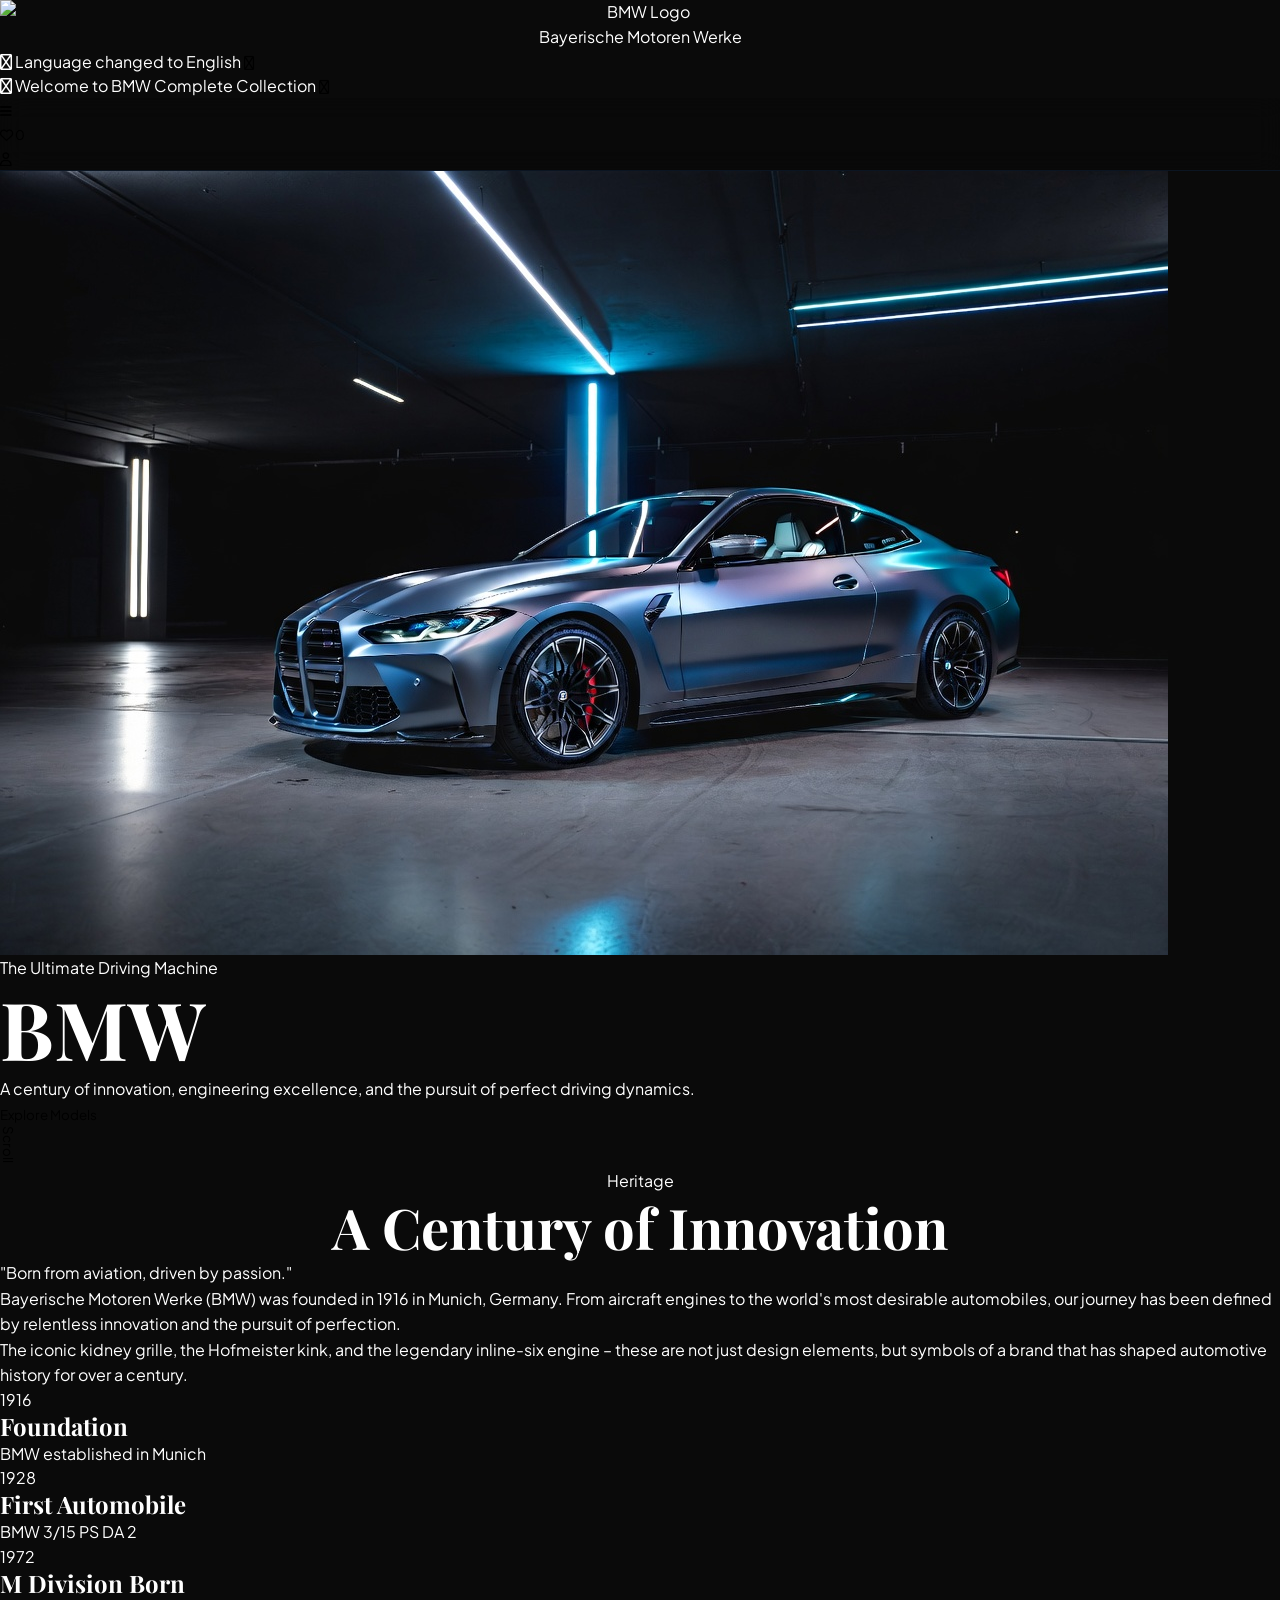
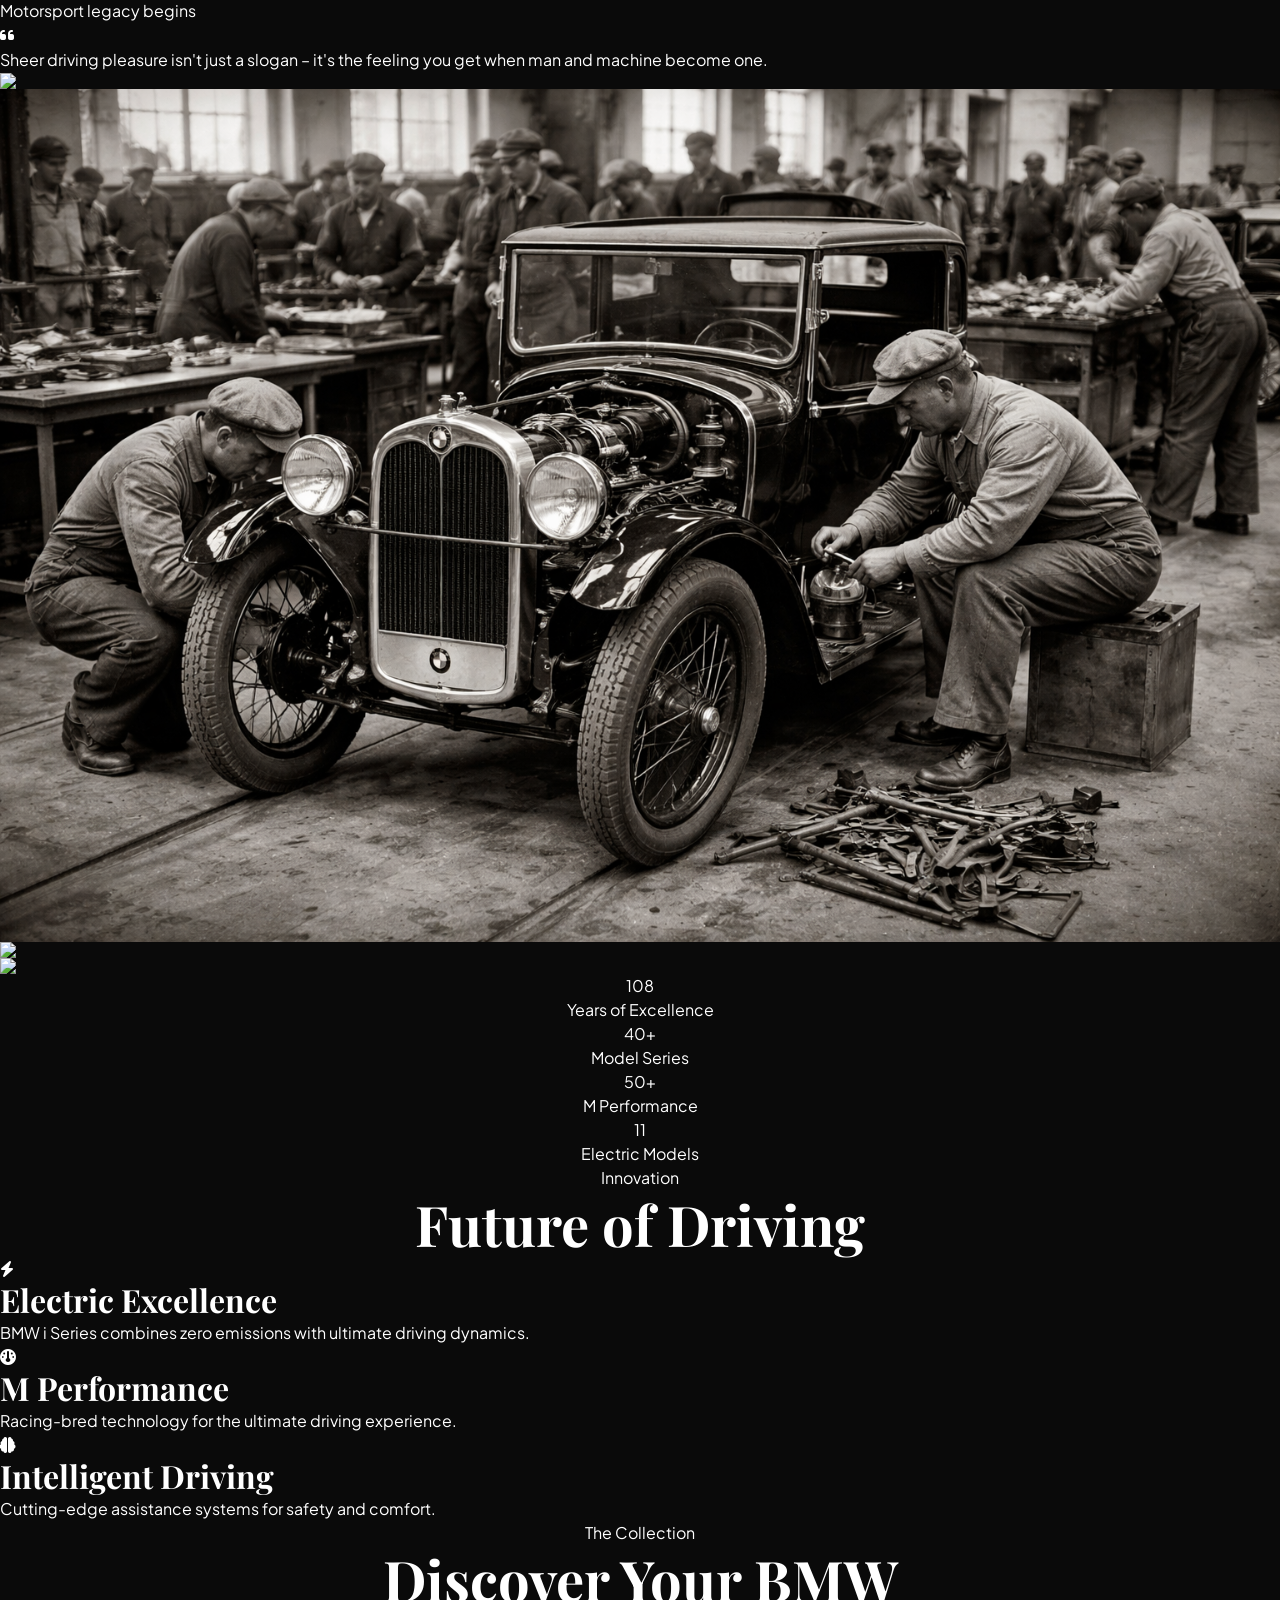
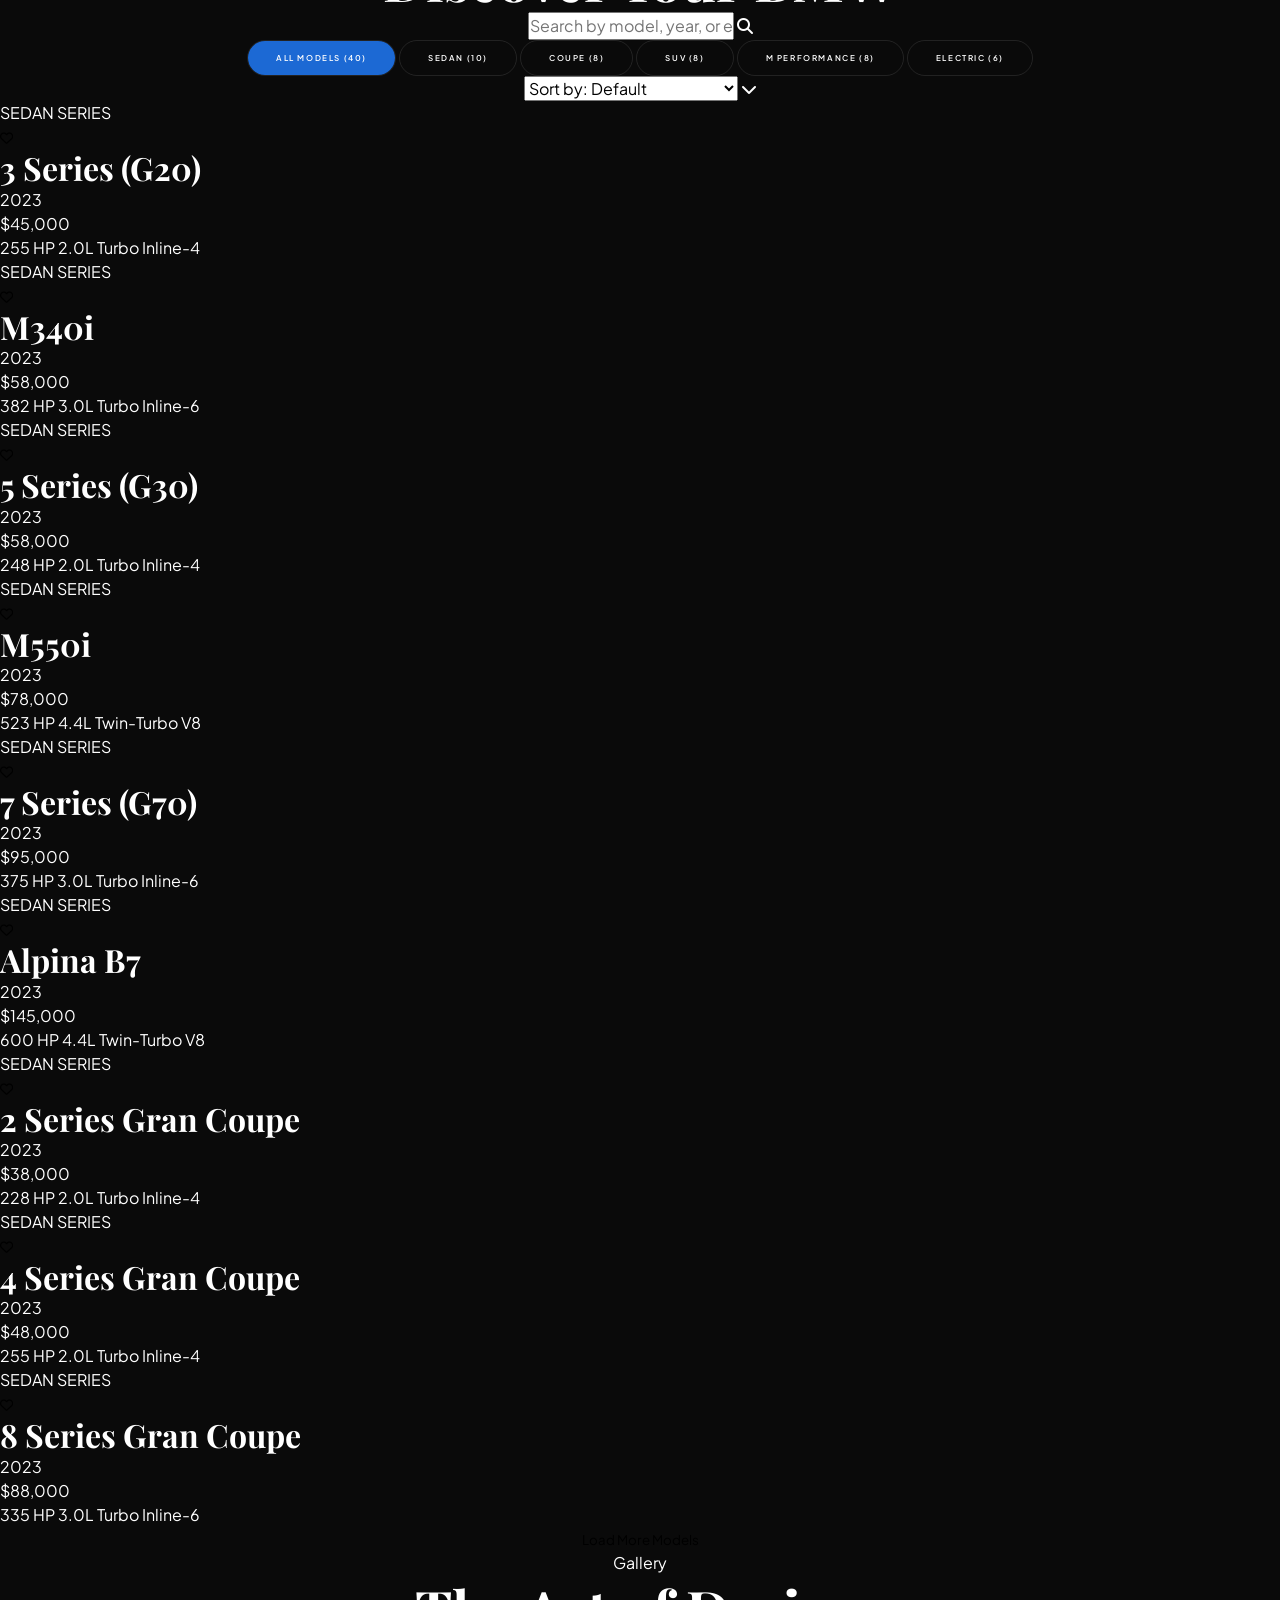
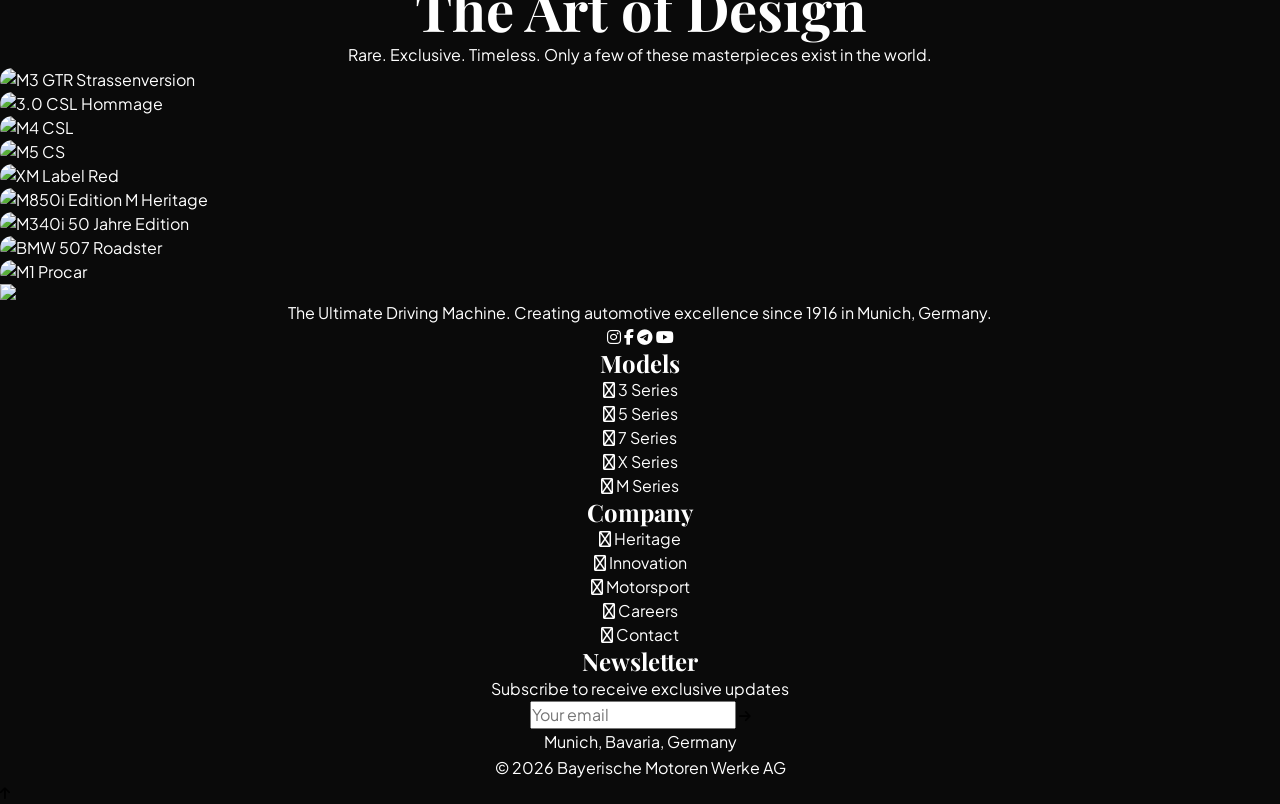
==== Car-Gallery-project1/index.html @ d371d645 "Submodule muammosi to'liq tuzatildi" ====
<!DOCTYPE html>
<html lang="uz">
<head>
    <meta charset="UTF-8">
    <meta name="viewport" content="width=device-width, initial-scale=1.0">
    <title>BMW | The Ultimate Driving Machine</title>
    
    
    <!-- Favicon -->
    <link rel="icon" href="assets/icons/favicon.svg" type="image/svg+xml">
    <link rel="icon" href="assets/icons/favicon-96x96.png" type="image/png" sizes="96x96">
    <link rel="apple-touch-icon" href="assets/icons/apple-touch-icon.png">
    
    <!-- Tailwind CSS -->
    <script src="https://cdn.tailwindcss.com"></script>
    
    <!-- Fonts -->
    <link href="https://fonts.googleapis.com/css2?family=Plus+Jakarta+Sans:wght@200;300;400;500;600;700;800&family=Playfair+Display:ital,wght@0,400;0,500;0,600;0,700;1,400;1,500;1,600;1,700&display=swap" rel="stylesheet">
    
    <!-- Font Awesome -->
    <link rel="stylesheet" href="https://cdnjs.cloudflare.com/ajax/libs/font-awesome/6.4.0/css/all.min.css">
    
    <!-- Swiper -->
    <link rel="stylesheet" href="https://cdn.jsdelivr.net/npm/swiper@11/swiper-bundle.min.css" />
    
    <!-- Custom CSS -->
    <link rel="stylesheet" href="css/variables.css">
    <link rel="stylesheet" href="css/animations.css">
    <link rel="stylesheet" href="css/components.css">
    <link rel="stylesheet" href="css/responsive.css">
    <link rel="stylesheet" href="css/style.css">
</head>
<body class="bg-[#0a0a0a] text-white overflow-x-hidden selection:bg-[#1c69d4]/30 selection:text-white">
    
    <!-- Loading Screen  -->
    <div id="loading-screen" class="fixed inset-0 bg-[#0a0a0a] z-[1000] flex items-center justify-center transition-opacity duration-1000">
        <div class="text-center relative">
            <div class="absolute inset-0 flex items-center justify-center">
                <div class="w-32 h-32 border-2 border-[#1c69d4]/20 rounded-full animate-ping"></div>
                <div class="w-40 h-40 border-2 border-[#1c69d4]/10 rounded-full animate-pulse delay-300"></div>
            </div>
            
            <div class="relative z-10">
                <div class="w-24 h-24 mx-auto mb-8 relative">
                    <div class="absolute inset-0 bg-[#1c69d4] rounded-full opacity-20 animate-pulse"></div>
                    <img src="https://upload.wikimedia.org/wikipedia/commons/thumb/4/44/BMW.svg/3840px-BMW.svg.png" 
                    class="w-full h-full object-contain relative z-10 animate-logo-spin"
                    alt="BMW Logo">
                </div>
            </div>
            
            <div class="relative z-10">
                <div class="flex items-center justify-center gap-2 mb-4">
                    <span class="w-2 h-2 bg-[#1c69d4] rounded-full animate-bounce" style="animation-delay: 0s"></span>
                    <span class="w-2 h-2 bg-[#1c69d4] rounded-full animate-bounce" style="animation-delay: 0.2s"></span>
                    <span class="w-2 h-2 bg-[#1c69d4] rounded-full animate-bounce" style="animation-delay: 0.4s"></span>
                </div>
                <p class="text-[10px] uppercase tracking-[0.5em] text-zinc-500" id="loading-text">Bayerische Motoren Werke</p>
            </div>
        </div>
    </div>
    
    <!-- Subtle bottom line -->
    <div class="absolute -bottom-6 left-1/2 -translate-x-1/2 w-24 h-px bg-gradient-to-r from-transparent via-[#1c69d4]/60 to-transparent"></div>
</div>
</div>

<!-- Progress Bar -->
<div class="fixed top-0 left-0 w-full h-[3px] bg-[#1c69d4]/20 z-[200]">
    <div id="progress-bar" class="h-full bg-[#1c69d4] w-0 transition-all duration-300"></div>
</div>

<!-- Toast Container -->
<div id="toast-container" class="fixed top-24 right-10 z-[600] flex flex-col gap-4"></div>

<!-- Navigation -->
<!-- Navigation -->
<nav class="fixed top-0 inset-x-0 z-[100] px-4 md:px-8 py-4 transition-all duration-700" id="mainNav">
    <div class="max-w-screen-2xl mx-auto flex justify-between items-center">
        
        <!-- Left Menu -->
        <div class="flex items-center gap-4 md:gap-8">
            <button onclick="toggleMobileMenu()" 
            class="w-10 h-10 md:w-12 md:h-12 rounded-full bg-white/5 border border-white/10 flex items-center justify-center
            hover:bg-[#1c69d4] hover:border-[#1c69d4] hover:scale-110 transition-all duration-300
            relative overflow-hidden group lg:hidden">
                <i class="fa-solid fa-bars text-white/70 group-hover:text-white transition-colors text-lg"></i>
                <span class="absolute inset-0 bg-[#1c69d4] transform -translate-x-full group-hover:translate-x-0 transition-transform duration-500"></span>
            </button>
            
            <div class="hidden lg:flex gap-6 xl:gap-8 text-[9px] uppercase tracking-[0.3em] font-semibold text-zinc-400">
                <a href="#collection" class="nav-link hover:text-[#1c69d4] transition relative group">
                    <span class="nav-text" data-en="Models" data-de="Modelle" data-uz="Modellar">Models</span>
                </a>
                <a href="#about" class="nav-link hover:text-[#1c69d4] transition relative group">
                    <span class="nav-text" data-en="Heritage" data-de="Geschichte" data-uz="Tarix">Heritage</span>
                </a>
                <a href="#gallery" class="nav-link hover:text-[#1c69d4] transition relative group">
                    <span class="nav-text" data-en="Gallery" data-de="Galerie" data-uz="Galereya">Gallery</span>
                </a>
                <a href="#technology" class="nav-link hover:text-[#1c69d4] transition relative group">
                    <span class="nav-text" data-en="Technology" data-de="Technologie" data-uz="Texnologiya">Technology</span>
                </a>
            </div>
        </div>
        
        <!-- Center Logo -->
        <div class="lg:absolute lg:left-1/2 lg:-translate-x-1/2">
            <div class="relative group hidden lg:block">
                <div class="absolute -inset-4 bg-[#1c69d4]/20 rounded-full blur-xl opacity-0 group-hover:opacity-100 transition-opacity"></div>
                <img src="https://upload.wikimedia.org/wikipedia/commons/thumb/4/44/BMW.svg/3840px-BMW.svg.png" 
                class="h-10 md:h-12 relative z-10 transition-all duration-500 hover:scale-110"
                alt="BMW Logo">
            </div>
        </div>
        
        <!-- Right Menu - WITHOUT SEARCH ICON -->
        <div class="flex items-center gap-2 md:gap-4">
            
            <!-- Wishlist Button -->
            <button onclick="openWishlist()" class="w-9 h-9 md:w-10 md:h-10 rounded-full bg-white/5 border border-white/10 flex items-center justify-center
            hover:bg-[#1c69d4] hover:border-[#1c69d4] hover:scale-110 transition-all duration-300 relative group">
                <i class="fa-regular fa-heart text-white/70 group-hover:text-white text-sm"></i>
                <span id="wishlist-count" class="absolute -top-1 -right-1 bg-[#1c69d4] text-white text-[8px] w-4 h-4 rounded-full flex items-center justify-center">0</span>
                <span class="absolute right-0 top-12 bg-[#1c69d4] text-white text-[8px] uppercase tracking-widest 
                px-3 py-2 rounded opacity-0 invisible group-hover:opacity-100 group-hover:visible transition-all whitespace-nowrap z-50 wishlist-tooltip" data-en="Wishlist" data-de="Wunschliste" data-uz="Sevimlilar">
                Wishlist
            </span>
            </button>

            <!-- Auth Button -->
            <div id="authStatus">
                <button onclick="openAuth()" 
                class="w-9 h-9 md:w-10 md:h-10 rounded-full bg-white/5 border border-white/10 flex items-center justify-center
                hover:bg-[#1c69d4] hover:border-[#1c69d4] hover:scale-110 transition-all duration-300 relative group">
                    <i class="fa-regular fa-user text-white/70 group-hover:text-white text-sm"></i>
                    <span class="absolute right-0 top-12 bg-[#1c69d4] text-white text-[8px] uppercase tracking-widest 
                    px-3 py-2 rounded opacity-0 invisible group-hover:opacity-100 group-hover:visible transition-all whitespace-nowrap z-50 auth-tooltip" data-en="Sign In" data-de="Anmelden" data-uz="Kirish">
                    Sign In
                </span>
                </button>
            </div>

            <!-- Language Selector -->
            <div class="hidden lg:block relative group">
                <button class="w-9 h-9 md:w-10 md:h-10 rounded-full bg-white/5 border border-white/10 flex items-center justify-center
                hover:bg-[#1c69d4] hover:border-[#1c69d4] hover:scale-110 transition-all duration-300">
                    <span id="current-language" class="text-[10px] font-bold text-white/70 group-hover:text-white">EN</span>
                </button>
                <div class="absolute right-0 top-12 w-24 bg-zinc-900 border border-white/10 rounded-lg opacity-0 invisible group-hover:opacity-100 group-hover:visible transition-all z-50">
                    <button onclick="changeLanguage('en')" class="w-full text-left px-4 py-2 text-[9px] uppercase hover:bg-[#1c69d4] hover:text-white transition rounded-t-lg">English</button>
                    <button onclick="changeLanguage('de')" class="w-full text-left px-4 py-2 text-[9px] uppercase hover:bg-[#1c69d4] hover:text-white transition">Deutsch</button>
                    <button onclick="changeLanguage('uz')" class="w-full text-left px-4 py-2 text-[9px] uppercase hover:bg-[#1c69d4] hover:text-white transition rounded-b-lg">O'zbek</button>
                </div>
            </div>
        </div>
    </div>

    <!-- Mobile Menu -->
    <div id="mobileMenu" class="fixed inset-0 bg-black/95 backdrop-blur-xl z-[150] hidden lg:hidden">
        <div class="flex flex-col h-full p-8">
            <div class="flex justify-end">
                <button onclick="toggleMobileMenu()" 
                class="w-12 h-12 rounded-full bg-white/5 border border-white/10 flex items-center justify-center
                hover:bg-[#1c69d4] hover:border-[#1c69d4] hover:rotate-90 transition-all duration-300">
                    <i class="fa-solid fa-xmark text-2xl"></i>
                </button>
            </div>
            <div class="flex flex-col items-center justify-center gap-8 flex-1">
                <a href="#" class="text-3xl font-light hover:text-[#1c69d4] transition hover:scale-110 mobile-nav-link" onclick="toggleMobileMenu()">Home</a>
                <a href="#collection" class="text-3xl font-light hover:text-[#1c69d4] transition hover:scale-110 mobile-nav-link" onclick="toggleMobileMenu()">Models</a>
                <a href="#about" class="text-3xl font-light hover:text-[#1c69d4] transition hover:scale-110 mobile-nav-link" onclick="toggleMobileMenu()">Heritage</a>
                <a href="#gallery" class="text-3xl font-light hover:text-[#1c69d4] transition hover:scale-110 mobile-nav-link" onclick="toggleMobileMenu()">Gallery</a>
                <a href="#technology" class="text-3xl font-light hover:text-[#1c69d4] transition hover:scale-110 mobile-nav-link" onclick="toggleMobileMenu()">Technology</a>
                
                <div class="flex gap-3 mt-8">
                    <button onclick="changeLanguage('en')" class="px-4 py-2 text-xs uppercase border border-white/10 rounded-full hover:bg-[#1c69d4] hover:border-[#1c69d4] transition">EN</button>
                    <button onclick="changeLanguage('de')" class="px-4 py-2 text-xs uppercase border border-white/10 rounded-full hover:bg-[#1c69d4] hover:border-[#1c69d4] transition">DE</button>
                    <button onclick="changeLanguage('uz')" class="px-4 py-2 text-xs uppercase border border-white/10 rounded-full hover:bg-[#1c69d4] hover:border-[#1c69d4] transition">UZ</button>
                </div>
            </div>
        </div>
    </div>
</nav>

<!-- Mobile Menu -->
<div id="mobileMenu" class="fixed inset-0 bg-black/95 backdrop-blur-xl z-[150] hidden lg:hidden">
    <div class="flex flex-col h-full p-8">
        <div class="flex justify-end">
            <button onclick="toggleMobileMenu()" 
            class="w-12 h-12 rounded-full bg-white/5 border border-white/10 flex items-center justify-center
            hover:bg-[#1c69d4] hover:border-[#1c69d4] hover:rotate-90 transition-all duration-300">
            <i class="fa-solid fa-xmark text-2xl"></i>
        </button>
    </div>
    <div class="flex flex-col items-center justify-center gap-8 flex-1">
        <a href="#" class="text-3xl font-light hover:text-[#1c69d4] transition hover:scale-110 mobile-nav-link" onclick="toggleMobileMenu()" data-en="Home" data-de="Start" data-uz="Bosh sahifa">Home</a>
        <a href="#collection" class="text-3xl font-light hover:text-[#1c69d4] transition hover:scale-110 mobile-nav-link" onclick="toggleMobileMenu()" data-en="Models" data-de="Modelle" data-uz="Modellar">Models</a>
        <a href="#about" class="text-3xl font-light hover:text-[#1c69d4] transition hover:scale-110 mobile-nav-link" onclick="toggleMobileMenu()" data-en="Heritage" data-de="Geschichte" data-uz="Tarix">Heritage</a>
        <a href="#gallery" class="text-3xl font-light hover:text-[#1c69d4] transition hover:scale-110 mobile-nav-link" onclick="toggleMobileMenu()" data-en="Gallery" data-de="Galerie" data-uz="Galereya">Gallery</a>
        <a href="#technology" class="text-3xl font-light hover:text-[#1c69d4] transition hover:scale-110 mobile-nav-link" onclick="toggleMobileMenu()" data-en="Technology" data-de="Technologie" data-uz="Texnologiya">Technology</a>
        
        <div class="flex gap-3 mt-8">
            <button onclick="changeLanguage('en')" class="px-4 py-2 text-xs uppercase border border-white/10 rounded-full hover:bg-[#1c69d4] hover:border-[#1c69d4] transition">EN</button>
            <button onclick="changeLanguage('de')" class="px-4 py-2 text-xs uppercase border border-white/10 rounded-full hover:bg-[#1c69d4] hover:border-[#1c69d4] transition">DE</button>
            <button onclick="changeLanguage('uz')" class="px-4 py-2 text-xs uppercase border border-white/10 rounded-full hover:bg-[#1c69d4] hover:border-[#1c69d4] transition">UZ</button>
        </div>
    </div>
</div>
</div>
</nav>

<!-- Hero Section -->
<section class="relative h-screen w-full overflow-hidden">
    <div class="absolute inset-0 parallax-layer" data-speed="0.5">
        <div class="absolute inset-0 bg-gradient-to-r from-black via-transparent to-black"></div>
        <div class="absolute inset-0 bg-gradient-to-t from-black via-transparent to-transparent"></div>
        <img src="./assets/images/cars/3h4MO.jpg"
        class="w-full h-full object-cover animate-ken-burns"
        alt="BMW Hero">
    </div>
    
    <div class="absolute inset-0 pointer-events-none">
        <div class="floating-element w-64 h-64 border border-[#1c69d4]/10 rounded-full absolute top-20 left-10"></div>
        <div class="floating-element w-96 h-96 border border-[#1c69d4]/5 rounded-full absolute bottom-20 right-10"></div>
        <div class="floating-element w-32 h-32 bg-[#1c69d4]/5 rounded-full absolute top-40 right-40 blur-3xl"></div>
    </div>
    
    <div class="absolute inset-0 flex items-center">
        <div class="max-w-screen-2xl mx-auto px-6 w-full">
            <div class="max-w-3xl">
                <div class="overflow-hidden">
                    <p class="text-[10px] uppercase tracking-[0.8em] text-[#1c69d4] font-bold mb-6 animate-slide-up" id="hero-subtitle" data-en="The Ultimate Driving Machine" data-de="Freude am Fahren" data-uz="Eng Zo'l Haydash Tajribasi">
                        The Ultimate Driving Machine
                    </p>
                </div>
                <div class="overflow-hidden">
                    <h1 class="text-7xl md:text-9xl font-bold mb-6 animate-slide-up delay-200" style="font-family: 'Playfair Display', serif;">
                        BMW
                    </h1>
                </div>
                <div class="overflow-hidden">
                    <p class="text-xl md:text-2xl text-zinc-400 mb-12 max-w-2xl animate-slide-up delay-400 leading-relaxed" id="hero-description" data-en="A century of innovation, engineering excellence, and the pursuit of perfect driving dynamics." data-de="Ein Jahrhundert Innovation, technische Exzellenz und das Streben nach perfekter Fahrdynamik." data-uz="Bir asrlik innovatsiya, muhandislik mukammalligi va mukammal haydash dinamikasiga intilish.">
                        A century of innovation, engineering excellence, and the pursuit of perfect driving dynamics.
                    </p>
                </div>
                
                <div class="flex flex-wrap gap-6 animate-slide-up delay-600">
                    <button onclick="scrollToCollection()" 
                    class="group relative px-8 md:px-10 py-3 md:py-4 overflow-hidden rounded-full border-2 border-[#1c69d4] hover:scale-105 transition-transform duration-300">
                    <span class="relative z-10 text-[9px] md:text-[10px] uppercase tracking-[0.3em] font-bold group-hover:text-white transition-colors explore-btn" data-en="Explore Models" data-de="Modelle Entdecken" data-uz="Modellarni Ko'rish">
                        Explore Models
                    </span>
                    <span class="absolute inset-0 bg-[#1c69d4] transform -translate-x-full group-hover:translate-x-0 transition-transform duration-500"></span>
                </button>
            </div>
        </div>
    </div>
</div>

<div class="absolute bottom-10 left-1/2 -translate-x-1/2">
    <button onclick="scrollToCollection()" class="scroll-indicator group flex flex-col items-center gap-2 hover:scale-110 transition-transform duration-300">
        <span class="text-[8px] uppercase tracking-[0.5em] text-zinc-500 group-hover:text-[#1c69d4] transition-colors scroll-text" data-en="Scroll" data-de="Scrollen" data-uz="Pastga">Scroll</span>
        <div class="w-[2px] h-16 bg-gradient-to-b from-[#1c69d4] to-transparent group-hover:scale-y-110 transition-transform"></div>
    </button>
</div>
</section>

<!-- About Section -->
<section id="about" class="py-16 md:py-32 relative overflow-hidden">
    <div class="absolute inset-0 opacity-5">
        <div class="absolute inset-0" style="background-image: radial-gradient(circle at 2px 2px, #1c69d4 1px, transparent 0); background-size: 40px 40px;"></div>
    </div>
    
    <div class="max-w-screen-2xl mx-auto px-6">
        <div class="text-center mb-12 md:mb-20">
            <span class="text-[8px] uppercase tracking-[0.8em] text-[#1c69d4] font-bold mb-4 block heritage-text" data-en="Heritage" data-de="Geschichte" data-uz="Tarix">Heritage</span>
            <h2 class="text-4xl md:text-7xl font-bold mb-6 about-title" style="font-family: 'Playfair Display', serif;" data-en="A Century of Innovation" data-de="Ein Jahrhundert Innovation" data-uz="Bir Asrlik Innovatsiya">
                A Century of Innovation
            </h2>
            <div class="w-20 md:w-24 h-[2px] bg-[#1c69d4] mx-auto"></div>
        </div>
        
        <div class="grid grid-cols-1 lg:grid-cols-2 gap-12 md:gap-20 items-center">
            <div class="space-y-6 md:space-y-8 reveal">
                <div class="space-y-4 md:space-y-6 text-zinc-400 leading-relaxed">
                    <p class="text-xl md:text-2xl text-white/90 font-light italic about-quote" data-en='"Born from aviation, driven by passion."' data-de='"Aus der Luftfahrt geboren, von Leidenschaft getrieben."' data-uz='"Aviatsiyadan tugʻilgan, ishtiyoq bilan boshqarilgan."'>
                        "Born from aviation, driven by passion."
                    </p>
                    
                    <p class="text-base md:text-lg about-text-1" data-en="Bayerische Motoren Werke (BMW) was founded in 1916 in Munich, Germany. From aircraft engines to the world's most desirable automobiles, our journey has been defined by relentless innovation and the pursuit of perfection." data-de="Bayerische Motoren Werke (BMW) wurde 1916 in München gegründet. Von Flugzeugmotoren bis zu den begehrtesten Automobilen der Welt – unser Weg war geprägt von unermüdlicher Innovation und dem Streben nach Perfektion." data-uz="Bayerische Motoren Werke (BMW) 1916 yilda Germaniyaning Myunxen shahrida tashkil etilgan. Samolyot dvigatellaridan tortib dunyodagi eng istalgan avtomobillargacha, bizning sayohatimiz tinimsiz innovatsiyalar va mukammallikka intilish bilan belgilandi.">
                        <span class="text-white font-semibold">Bayerische Motoren Werke (BMW) was founded in 1916 in Munich, Germany. From aircraft engines to the world's most desirable automobiles, our journey has been defined by relentless innovation and the pursuit of perfection.</span>
                    </p>
                    
                    <p class="text-sm md:text-base about-text-2" data-en="The iconic kidney grille, the Hofmeister kink, and the legendary inline-six engine – these are not just design elements, but symbols of a brand that has shaped automotive history for over a century." data-de="Der markante Nierengrill, der Hofmeister-Knick und der legendäre Reihensechszylinder – das sind nicht nur Designelemente, sondern Symbole einer Marke, die seit über einem Jahrhundert die Automobilgeschichte prägt." data-uz="Mashhur buyrak panjarasi, Hofmeister burmasi va afsonaviy olti silindrli dvigatel - bu nafaqat dizayn elementlari, balki bir asrdan ortiq avtomobil tarixini shakllantirgan brendning ramzlaridir.">
                        The iconic kidney grille, the Hofmeister kink, and the legendary inline-six engine – these are not just design elements, but symbols of a brand that has shaped automotive history for over a century.
                    </p>
                </div>
                
                <div class="space-y-4 md:space-y-6 pt-6 md:pt-8">
                    <div class="flex gap-4 md:gap-8 items-center">
                        <div class="w-16 h-16 md:w-24 md:h-24 rounded-full bg-[#1c69d4]/10 flex items-center justify-center">
                            <span class="text-xl md:text-3xl font-bold text-[#1c69d4]">1916</span>
                        </div>
                        <div>
                            <h4 class="font-bold text-sm md:text-base mb-1 timeline-title" data-en="Foundation" data-de="Gründung" data-uz="Tashkil etilgan">Foundation</h4>
                            <p class="text-[10px] md:text-xs text-zinc-500 timeline-desc" data-en="BMW established in Munich" data-de="BMW in München gegründet" data-uz="BMW Myunxenda tashkil etilgan">BMW established in Munich</p>
                        </div>
                    </div>
                    <div class="flex gap-4 md:gap-8 items-center">
                        <div class="w-16 h-16 md:w-24 md:h-24 rounded-full bg-[#1c69d4]/10 flex items-center justify-center">
                            <span class="text-xl md:text-3xl font-bold text-[#1c69d4]">1928</span>
                        </div>
                        <div>
                            <h4 class="font-bold text-sm md:text-base mb-1 timeline-title" data-en="First Automobile" data-de="Erstes Automobil" data-uz="Birinchi Avtomobil">First Automobile</h4>
                            <p class="text-[10px] md:text-xs text-zinc-500 timeline-desc" data-en="BMW 3/15 PS DA 2" data-de="BMW 3/15 PS DA 2" data-uz="BMW 3/15 PS DA 2">BMW 3/15 PS DA 2</p>
                        </div>
                    </div>
                    <div class="flex gap-4 md:gap-8 items-center">
                        <div class="w-16 h-16 md:w-24 md:h-24 rounded-full bg-[#1c69d4]/10 flex items-center justify-center">
                            <span class="text-xl md:text-3xl font-bold text-[#1c69d4]">1972</span>
                        </div>
                        <div>
                            <h4 class="font-bold text-sm md:text-base mb-1 timeline-title" data-en="M Division Born" data-de="M GmbH gegründet" data-uz="M Bo'limi Tug'ilgan">M Division Born</h4>
                            <p class="text-[10px] md:text-xs text-zinc-500 timeline-desc" data-en="Motorsport legacy begins" data-de="Motorsport-Legende beginnt" data-uz="Motorsport merosi boshlanadi">Motorsport legacy begins</p>
                        </div>
                    </div>
                </div>
                
                <blockquote class="relative pl-8 md:pl-12 py-4 md:py-6">
                    <i class="fa-solid fa-quote-left absolute left-0 top-0 text-3xl md:text-4xl text-[#1c69d4]/20"></i>
                    <p class="text-base md:text-xl italic text-white/80 about-quote-2" data-en="Sheer driving pleasure isn't just a slogan – it's the feeling you get when man and machine become one." data-de="Freude am Fahren ist nicht nur ein Slogan – es ist das Gefühl, wenn Mensch und Maschine eins werden." data-uz="Sof haydash zavqi shunchaki shior emas – bu inson va mashina bir bo'lgandagi tuyg'u.">
                        "Sheer driving pleasure isn't just a slogan – it's the feeling you get when man and machine become one."
                    </p>
                </blockquote>
            </div>
            
            <div class="grid grid-cols-2 gap-3 md:gap-4 relative perspective-1000">
                <div class="space-y-3 md:space-y-4">
                    <div class="transform rotate-[-3deg] hover:rotate-0 transition-all duration-700 hover:scale-105 reveal">
                        <img src="https://upload.wikimedia.org/wikipedia/commons/b/b2/Dixi_3-15_DA_%281929%29.jpg" 
                        class="w-full h-48 md:h-64 object-cover rounded-xl md:rounded-2xl shadow-2xl">
                    </div>
                    <div class="transform rotate-[3deg] hover:rotate-0 transition-all duration-700 hover:scale-105 reveal delay-200">
                        <img src="./assets/images/cars/image.1.png" 
                        class="w-full h-32 md:h-48 object-cover rounded-xl md:rounded-2xl shadow-2xl">
                    </div>
                </div>
                <div class="space-y-3 md:space-y-4 mt-8 md:mt-12">
                    <div class="transform rotate-[2deg] hover:rotate-0 transition-all duration-700 hover:scale-105 reveal delay-400">
                        <img src="https://upload.wikimedia.org/wikipedia/commons/4/40/Bizzarrini_Lamborghini_Dallara.jpg" 
                        class="w-full h-32 md:h-48 object-cover rounded-xl md:rounded-2xl shadow-2xl">
                    </div>
                    <div class="transform rotate-[-2deg] hover:rotate-0 transition-all duration-700 hover:scale-105 reveal delay-600">
                        <img src="https://a.storyblok.com/f/254844/4533x2550/0def1d81f4/desktop_about_hq_jq.jpg/m/2560x1440/smart" 
                        class="w-full h-48 md:h-64 object-cover rounded-xl md:rounded-2xl shadow-2xl">
                    </div>
                </div>
                
                <div class="absolute -bottom-5 md:-bottom-10 -right-5 md:-right-10 w-48 md:w-64 h-48 md:h-64 border border-[#1c69d4]/20 rounded-full"></div>
            </div>
        </div>
    </div>
</section>

<!-- Stats Section -->
<section class="py-12 md:py-20 border-y border-white/5">
    <div class="max-w-screen-2xl mx-auto px-6">
        <div class="grid grid-cols-2 md:grid-cols-4 gap-3 md:gap-6">
            <div class="stat-card group">
                <div class="bg-zinc-900/50 backdrop-blur-sm border border-white/5 rounded-xl md:rounded-2xl p-4 md:p-8 text-center hover:bg-[#1c69d4]/10 hover:border-[#1c69d4]/30 transition-all duration-500">
                    <div class="text-3xl md:text-5xl font-bold text-[#1c69d4] counter mb-2 md:mb-3" data-target="108">0</div>
                    <div class="text-[8px] md:text-[9px] uppercase tracking-[0.2em] text-zinc-500 stat-1" data-en="Years of Excellence" data-de="Jahre der Exzellenz" data-uz="Mukammallik Yillari">Years of Excellence</div>
                </div>
            </div>
            <div class="stat-card group">
                <div class="bg-zinc-900/50 backdrop-blur-sm border border-white/5 rounded-xl md:rounded-2xl p-4 md:p-8 text-center hover:bg-[#1c69d4]/10 hover:border-[#1c69d4]/30 transition-all duration-500">
                    <div class="text-3xl md:text-5xl font-bold text-[#1c69d4] counter mb-2 md:mb-3" data-target="40">0+</div>
                    <div class="text-[8px] md:text-[9px] uppercase tracking-[0.2em] text-zinc-500 stat-2" data-en="Model Series" data-de="Modellreihen" data-uz="Model Seriyalari">Model Series</div>
                </div>
            </div>
            <div class="stat-card group">
                <div class="bg-zinc-900/50 backdrop-blur-sm border border-white/5 rounded-xl md:rounded-2xl p-4 md:p-8 text-center hover:bg-[#1c69d4]/10 hover:border-[#1c69d4]/30 transition-all duration-500">
                    <div class="text-3xl md:text-5xl font-bold text-[#1c69d4] counter mb-2 md:mb-3" data-target="50">0+</div>
                    <div class="text-[8px] md:text-[9px] uppercase tracking-[0.2em] text-zinc-500 stat-3" data-en="M Performance" data-de="M Performance" data-uz="M Performance">M Performance</div>
                </div>
            </div>
            <div class="stat-card group">
                <div class="bg-zinc-900/50 backdrop-blur-sm border border-white/5 rounded-xl md:rounded-2xl p-4 md:p-8 text-center hover:bg-[#1c69d4]/10 hover:border-[#1c69d4]/30 transition-all duration-500">
                    <div class="text-3xl md:text-5xl font-bold text-[#1c69d4] counter mb-2 md:mb-3" data-target="12">0</div>
                    <div class="text-[8px] md:text-[9px] uppercase tracking-[0.2em] text-zinc-500 stat-4" data-en="Electric Models" data-de="Elektromodelle" data-uz="Elektr Modellar">Electric Models</div>
                </div>
            </div>
        </div>
    </div>
</section>

<section id="technology" class="py-16 md:py-32 relative overflow-hidden bg-black text-white">
    <div class="max-w-screen-2xl mx-auto px-6">
        <div class="text-center mb-12 md:mb-20">
            <span class="text-[8px] uppercase tracking-[0.8em] text-[#1c69d4] font-bold mb-4 block innovation-text" 
            data-en="Innovation" data-de="Innovation" data-uz="Innovatsiya">
            Innovation
        </span>
        <h2 class="text-4xl md:text-7xl font-bold mb-6 tech-title" 
        style="font-family: 'Playfair Display', serif;" 
        data-en="Future of Driving" data-de="Zukunft des Fahrens" data-uz="Haydash Kelajagi">
        Future of Driving
    </h2>
</div>

<div class="grid grid-cols-1 md:grid-cols-3 gap-4 md:gap-8">
    
    <div class="tech-card group h-full">
        <div class="h-full flex flex-col bg-zinc-900/50 backdrop-blur-sm border border-white/5 rounded-xl md:rounded-2xl p-6 md:p-8 hover:bg-[#1c69d4]/10 hover:border-[#1c69d4]/30 transition-all duration-500">
            <div class="w-12 h-12 md:w-16 md:h-16 bg-[#1c69d4]/20 rounded-full flex items-center justify-center mb-4 md:mb-6 group-hover:scale-110 transition-transform">
                <i class="fa-solid fa-bolt text-xl md:text-2xl text-[#1c69d4]"></i>
            </div>
            <h3 class="text-lg md:text-xl font-bold mb-2 md:mb-3 tech-card-1-title" 
            data-en="Electric Excellence" data-de="Elektrische Exzellenz" data-uz="Elektr Mukammalligi">
            Electric Excellence
        </h3>
        <p class="text-xs md:text-sm text-zinc-500 leading-relaxed tech-card-1-desc" 
        data-en="BMW i Series combines zero emissions with ultimate driving dynamics." 
        data-de="Die BMW i Serie verbindet Null Emissionen mit ultimativer Fahrdynamik." 
        data-uz="BMW i seriyasi nol emissiyani eng zo'r haydash dinamikasi bilan birlashtiradi.">
        BMW i Series combines zero emissions with ultimate driving dynamics.
    </p>
</div>
</div>

<div class="tech-card group h-full">
    <div class="h-full flex flex-col bg-zinc-900/50 backdrop-blur-sm border border-white/5 rounded-xl md:rounded-2xl p-6 md:p-8 hover:bg-[#1c69d4]/10 hover:border-[#1c69d4]/30 transition-all duration-500">
        <div class="w-12 h-12 md:w-16 md:h-16 bg-[#1c69d4]/20 rounded-full flex items-center justify-center mb-4 md:mb-6 group-hover:scale-110 transition-transform">
            <i class="fa-solid fa-gauge text-xl md:text-2xl text-[#1c69d4]"></i>
        </div>
        <h3 class="text-lg md:text-xl font-bold mb-2 md:mb-3 tech-card-2-title" 
        data-en="M Performance" data-de="M Performance" data-uz="M Performance">
        M Performance
    </h3>
    <p class="text-xs md:text-sm text-zinc-500 leading-relaxed tech-card-2-desc" 
    data-en="Racing-bred technology for the ultimate driving experience." 
    data-de="Rennsport-Technologie für das ultimative Fahrerlebnis." 
    data-uz="Eng zo'r haydash tajribasi uchun poygada sinovdan o'tgan texnologiya.">
    Racing-bred technology for the ultimate driving experience.
</p>
</div>
</div>

<div class="tech-card group h-full">
    <div class="h-full flex flex-col bg-zinc-900/50 backdrop-blur-sm border border-white/5 rounded-xl md:rounded-2xl p-6 md:p-8 hover:bg-[#1c69d4]/10 hover:border-[#1c69d4]/30 transition-all duration-500">
        <div class="w-12 h-12 md:w-16 md:h-16 bg-[#1c69d4]/20 rounded-full flex items-center justify-center mb-4 md:mb-6 group-hover:scale-110 transition-transform">
            <i class="fa-solid fa-brain text-xl md:text-2xl text-[#1c69d4]"></i>
        </div>
        <h3 class="text-lg md:text-xl font-bold mb-2 md:mb-3 tech-card-3-title" 
        data-en="Intelligent Driving" data-de="Intelligentes Fahren" data-uz="Intellektual Haydash">
        Intelligent Driving
    </h3>
    <p class="text-xs md:text-sm text-zinc-500 leading-relaxed tech-card-3-desc" 
    data-en="Cutting-edge assistance systems for safety and comfort." 
    data-de="Modernste Assistenzsysteme für Sicherheit und Komfort." 
    data-uz="Xavfsizlik va qulaylik uchun eng zamonaviy yordam tizimlari.">
    Cutting-edge assistance systems for safety and comfort.
</p>
</div>
</div>

</div>
</div>
</section>

<!-- Filter Section -->
<section id="collection" class="pt-12 md:pt-20">
    <div class="max-w-screen-2xl mx-auto px-6">
        <div class="text-center mb-12 md:mb-16">
            <span class="text-[8px] uppercase tracking-[0.8em] text-[#1c69d4] font-bold mb-4 block collection-text" data-en="The Collection" data-de="Die Kollektion" data-uz="Kolleksiya">The Collection</span>
            <h2 class="text-4xl md:text-7xl font-bold mb-6 md:mb-8 collection-title" style="font-family: 'Playfair Display', serif;" data-en="Discover Your BMW" data-de="Entdecken Sie Ihren BMW" data-uz="BMW-ingizni Kashf eting">
                Discover Your BMW
            </h2>
            
            <div class="max-w-md mx-auto mb-8 md:mb-12">
                <div class="relative group">
                    <input type="text" id="searchInput" placeholder="Search by model, year, or engine..." 
                    class="w-full bg-zinc-900/50 backdrop-blur-sm border border-white/10 rounded-full p-4 md:p-5 pl-10 md:pl-14 outline-none focus:border-[#1c69d4] transition-all text-sm search-placeholder" data-en="Search by model, year, or engine..." data-de="Suche nach Modell, Jahr oder Motor..." data-uz="Model, yil yoki dvigatel bo'yicha qidiruv...">
                    <i class="fa-solid fa-magnifying-glass absolute left-4 md:left-5 top-1/2 -translate-y-1/2 text-zinc-500 group-focus-within:text-[#1c69d4] transition-colors"></i>
                </div>
            </div>
            
            <div class="flex flex-wrap justify-center gap-2 md:gap-3 mb-6 md:mb-8">
                <button class="filter-btn active" data-filter="all">
                    <span class="relative z-10 filter-all" data-en="All Models (40)" data-de="Alle Modelle (40)" data-uz="Barcha Modellar (40)">All Models (40)</span>
                </button>
                <button class="filter-btn" data-filter="sedan">
                    <span class="relative z-10 filter-sedan" data-en="Sedan (10)" data-de="Limousine (10)" data-uz="Sedan (10)">Sedan (10)</span>
                </button>
                <button class="filter-btn" data-filter="coupe">
                    <span class="relative z-10 filter-coupe" data-en="Coupe (8)" data-de="Coupé (8)" data-uz="Kupe (8)">Coupe (8)</span>
                </button>
                <button class="filter-btn" data-filter="suv">
                    <span class="relative z-10 filter-suv" data-en="SUV (8)" data-de="SUV (8)" data-uz="SUV (8)">SUV (8)</span>
                </button>
                <button class="filter-btn" data-filter="m">
                    <span class="relative z-10 filter-m" data-en="M Performance (8)" data-de="M Performance (8)" data-uz="M Performance (8)">M Performance (8)</span>
                </button>
                <button class="filter-btn" data-filter="electric">
                    <span class="relative z-10 filter-electric" data-en="Electric (6)" data-de="Elektro (6)" data-uz="Elektr (6)">Electric (6)</span>
                </button>
            </div>
            
            <div class="flex justify-end">
                <div class="relative group">
                    <select id="sortSelect" class="appearance-none bg-zinc-900/50 backdrop-blur-sm border border-white/10 rounded-full px-4 md:px-6 py-3 md:py-4 pr-8 md:pr-12 text-[8px] md:text-[10px] uppercase tracking-widest outline-none focus:border-[#1c69d4] transition cursor-pointer">
                        <option value="default" class="sort-default" data-en="Sort by: Default" data-de="Sortieren: Standard" data-uz="Saralash: Standart">Sort by: Default</option>
                        <option value="year-desc" class="sort-year-desc" data-en="Year: Newest First" data-de="Jahr: Neueste zuerst" data-uz="Yil: Eng Yangi">Year: Newest First</option>
                        <option value="year-asc" class="sort-year-asc" data-en="Year: Oldest First" data-de="Jahr: Älteste zuerst" data-uz="Yil: Eng Eski">Year: Oldest First</option>
                        <option value="price-desc" class="sort-price-desc" data-en="Price: High to Low" data-de="Preis: Hoch zu Niedrig" data-uz="Narx: Yuqori->Past">Price: High to Low</option>
                        <option value="price-asc" class="sort-price-asc" data-en="Price: Low to High" data-de="Preis: Niedrig zu Hoch" data-uz="Narx: Past->Yuqori">Price: Low to High</option>
                        <option value="hp-desc" class="sort-hp-desc" data-en="Horsepower: High to Low" data-de="Leistung: Hoch zu Niedrig" data-uz="Ot Kuchi: Yuqori->Past">Horsepower: High to Low</option>
                    </select>
                    <i class="fa-solid fa-chevron-down absolute right-4 md:right-6 top-1/2 -translate-y-1/2 text-zinc-500 pointer-events-none group-hover:text-[#1c69d4] transition-colors text-xs"></i>
                </div>
            </div>
        </div>
    </div>
</section>

<!-- Car Grid -->
<main class="max-w-screen-2xl mx-auto px-6 pb-16 md:pb-20">
    <div id="carGrid" class="grid grid-cols-1 md:grid-cols-2 lg:grid-cols-3 gap-6 md:gap-8"></div>
    
    <div class="text-center mt-12 md:mt-20" id="loadMoreContainer">
        <button id="loadMoreBtn" 
        class="relative overflow-hidden group px-12 md:px-16 py-4 md:py-5 rounded-full border border-white/10 hover:border-[#1c69d4] transition-all">
        <span class="relative z-10 text-[8px] md:text-[9px] uppercase tracking-[0.3em] font-semibold group-hover:text-white transition-colors load-more-text" data-en="Load More Models" data-de="Mehr Modelle Laden" data-uz="Ko'proq Modellar">
            Load More Models
        </span>
        <span class="absolute inset-0 bg-[#1c69d4] transform scale-x-0 group-hover:scale-x-100 transition-transform origin-left"></span>
    </button>
</div>

<div id="noResults" class="hidden text-center py-16 md:py-20">
    <i class="fa-solid fa-car text-4xl md:text-6xl text-zinc-700 mb-4"></i>
    <p class="text-zinc-500 text-base md:text-lg no-results-text" data-en="No models found matching your criteria" data-de="Keine Modelle gefunden" data-uz="Hech qanday model topilmadi">No models found matching your criteria</p>
    <button onclick="resetFilters()" class="mt-4 md:mt-6 text-[#1c69d4] underline text-sm reset-filters" data-en="Reset Filters" data-de="Filter Zurücksetzen" data-uz="Filtrlarni Tozalash">Reset Filters</button>
</div>
</main>

<!-- Gallery Section -->
<section id="gallery" class="py-16 md:py-32 bg-black relative overflow-hidden">
    <div class="max-w-screen-2xl mx-auto px-6">
        <div class="text-center mb-12 md:mb-20">
            <span class="text-[8px] uppercase tracking-[0.8em] text-[#1c69d4] font-bold mb-4 block gallery-text" data-en="Gallery" data-de="Galerie" data-uz="Galereya">Gallery</span>
            <h2 class="text-4xl md:text-7xl font-bold mb-6 gallery-title" style="font-family: 'Playfair Display', serif;" data-en="The Art of Design" data-de="Die Kunst der Gestaltung" data-uz="Dizayn San'ati">The Art of Design</h2>
            <p class="text-zinc-400 max-w-md mx-auto" data-en="Rare. Exclusive. Timeless. Only a few of these masterpieces exist in the world." data-de="Selten. Exklusiv. Zeitlos. Nur wenige dieser Meisterwerke existieren in der Welt." data-uz="G'arajli. Eksklyuziv. Vaqtli. Dunyoda faqat bir nechta bu asarlarning yaratilishi mumkin.">Rare. Exclusive. Timeless. Only a few of these masterpieces exist in the world.</p>
        </div>
        
        <!-- Exclusive 7 ta mashina grid (masonry uslubida) -->
        <div class="grid grid-cols-2 md:grid-cols-3 lg:grid-cols-4 gap-4 md:gap-6 auto-rows-[200px] md:auto-rows-[280px]" id="galleryGrid"></div>
        
    </div>
</section>



<!-- Car Modal -->
<div id="carModal" class="fixed inset-0 z-[500] hidden items-center justify-center p-3 md:p-12">
    <div id="modalBlurBg" class="absolute inset-0 bg-black/95 backdrop-blur-2xl transition-all duration-700"></div>
    <div class="relative bg-gradient-to-br from-zinc-950 to-black border border-white/10 w-full max-w-5xl 
    flex flex-col lg:flex-row overflow-hidden rounded-2xl md:rounded-3xl shadow-2xl reveal-modal">
    <button onclick="closeCarModal()" 
    class="absolute top-3 right-3 md:top-6 md:right-6 text-2xl md:text-3xl text-white/50 hover:text-[#1c69d4] z-[60] 
    hover:rotate-90 transition-all duration-500">
    <i class="fa-solid fa-xmark"></i>
</button>

<div class="w-full lg:w-3/5 h-[250px] md:h-[400px] lg:h-[600px] overflow-hidden group relative">
    <img id="modalImg" src="" class="w-full h-full object-cover transition-transform duration-7000 group-hover:scale-110">
    
    <div class="absolute inset-0 bg-gradient-to-t from-black/50 via-transparent to-transparent"></div>
    
    <div class="absolute bottom-3 left-3 md:bottom-6 md:left-6 flex gap-2 md:gap-3">
        <span class="px-2 md:px-4 py-1 md:py-2 bg-black/50 backdrop-blur-sm border border-white/10 rounded-full text-[6px] md:text-[8px] uppercase tracking-widest">
            <i class="fa-solid fa-calendar mr-1 md:mr-2 "></i> <span id="modalYear"></span>
        </span>
        <span class="px-2 md:px-4 py-1 md:py-2 bg-black/50 backdrop-blur-sm border border-white/10 rounded-full text-[6px] md:text-[8px] uppercase tracking-widest">
            <i class="fa-solid fa-gauge mr-1 md:mr-2"></i> <span id="modalHp"></span> HP
        </span>
    </div>
</div>


<div class="w-full lg:w-2/5 p-6 md:p-10 flex flex-col justify-center bg-gradient-to-br from-zinc-950 to-black">
    <h3 id="modalTitle" class="text-2xl md:text-4xl lg:text-5xl font-bold mb-1 md:mb-2" style="font-family: 'Playfair Display', serif;"></h3>
    <p id="modalSeries" class="text-[6px] md:text-[8px] uppercase tracking-widest text-[#1c69d4] mb-4 md:mb-6"></p>
    
    <div id="modalSpecs" class="space-y-2 md:space-y-4 text-xs md:text-sm mb-4 md:mb-8"></div>
    
    <div class="pt-4 md:pt-6 border-t border-white/5">
        <p class="text-[6px] md:text-[8px] uppercase tracking-widest text-zinc-500 mb-1 starting-price" data-en="Starting from" data-de="Preis ab" data-uz="Narxi dan">Starting from</p>
        <p id="modalPrice" class="text-2xl md:text-4xl font-bold text-[#1c69d4]" style="font-family: 'Playfair Display', serif;"></p>
    </div>
    
    <div class="mt-4 md:mt-6 flex gap-3 md:gap-4">
        <button onclick="addToWishlist(currentCar)" 
        class="flex-1 border-2 border-[#1c69d4] rounded-full py-2 md:py-4 text-[7px] md:text-[9px] uppercase tracking-[0.2em] font-semibold
        hover:bg-[#1c69d4] hover:text-black transition-all group wishlist-modal-btn">
        <span class="flex items-center justify-center gap-1 md:gap-2">
            <i class="fa-regular fa-heart group-hover:text-black text-xs"></i>
            <span class="add-to-wishlist-text" data-en="Add to Wishlist" data-de="Zur Wunschliste" data-uz="Sevimlilarga Qo'shish">Add to Wishlist</span>
        </span>
    </button>
    
    <button onclick="shareCar()" 
    class="w-10 h-10 md:w-14 md:h-14 border-2 border-white/10 rounded-full flex items-center justify-center
    hover:border-[#1c69d4] hover:text-[#1c69d4] transition-all">
    <i class="fa-solid fa-share-nodes text-sm md:text-base"></i>
</button>
</div>
</div>
</div>
</div>

<!-- Wishlist Modal -->
<div id="wishlistModal" class="fixed inset-0 z-[400] hidden items-center justify-center p-3 md:p-4">
    <div class="absolute inset-0 bg-black/95 backdrop-blur-xl" onclick="closeWishlist()"></div>
    <div class="relative bg-zinc-950 border border-white/10 w-full max-w-2xl p-4 md:p-8 rounded-2xl md:rounded-3xl max-h-[80vh] overflow-y-auto">
        <h3 class="text-2xl md:text-3xl font-bold mb-4 md:mb-8 wishlist-title" style="font-family: 'Playfair Display', serif;" data-en="Your Wishlist" data-de="Ihre Wunschliste" data-uz="Sevimlilar">Your Wishlist</h3>
        <div id="wishlistItems" class="space-y-3 md:space-y-4"></div>
        <button onclick="closeWishlist()" class="absolute top-4 right-4 md:top-8 md:right-8 text-2xl md:text-3xl text-white/50 hover:text-[#1c69d4] transition-colors">
            <i class="fa-regular fa-circle-xmark"></i>
        </button>
    </div>
</div>

<!-- Auth Modal -->
<div id="authModal" class="fixed inset-0 z-[300] hidden items-center justify-center p-4 md:p-6">
    <div class="absolute inset-0 bg-black/95 backdrop-blur-xl" onclick="closeAuth()"></div>
    <div class="relative bg-gradient-to-br from-zinc-950 to-black border border-white/10 w-full max-w-md p-6 md:p-10 rounded-2xl md:rounded-3xl shadow-2xl reveal-modal">
        <div class="text-center mb-6 md:mb-8">
            <img src="https://www.carlogos.org/car-logos/bmw-logo.png" class="h-10 md:h-12 mx-auto mb-4 md:mb-6">
            <h3 class="text-2xl md:text-3xl font-bold mb-1 md:mb-2 auth-title" style="font-family: 'Playfair Display', serif;" id="authTitle" data-en="Welcome Back" data-de="Willkommen Zurück" data-uz="Xush Kelibsiz">Welcome Back</h3>
            <p class="text-[7px] md:text-[8px] uppercase tracking-widest text-zinc-500 auth-subtitle" id="authSubtitle" data-en="Sign in to your BMW account" data-de="Melden Sie sich bei Ihrem BMW-Konto an" data-uz="BMW hisobingizga kiring">Sign in to your BMW account</p>
        </div>
        
        <form id="authForm" class="space-y-4 md:space-y-6">
            <div id="nameGroup" class="space-y-2 hidden">
                <label class="text-[7px] md:text-[8px] uppercase tracking-widest text-zinc-500 font-bold fullname-label" data-en="Full Name" data-de="Vollständiger Name" data-uz="To'liq Ism">Full Name</label>
                <input type="text" id="authName" 
                class="w-full bg-white/5 border border-white/10 rounded-lg md:rounded-xl p-3 md:p-4 outline-none focus:border-[#1c69d4] transition text-sm"
                placeholder="Your Name">
            </div>
            
            <div class="space-y-2">
                <label class="text-[7px] md:text-[8px] uppercase tracking-widest text-zinc-500 font-bold email-label" data-en="Email" data-de="E-Mail" data-uz="Email">Email</label>
                <input type="email" id="authEmail" required 
                class="w-full bg-white/5 border border-white/10 rounded-lg md:rounded-xl p-3 md:p-4 outline-none focus:border-[#1c69d4] transition text-sm"
                placeholder="name@example.com">
            </div>
            
            <div class="space-y-2">
                <label class="text-[7px] md:text-[8px] uppercase tracking-widest text-zinc-500 font-bold password-label" data-en="Password" data-de="Passwort" data-uz="Parol">Password</label>
                <input type="password" id="authPass" required 
                class="w-full bg-white/5 border border-white/10 rounded-lg md:rounded-xl p-3 md:p-4 outline-none focus:border-[#1c69d4] transition text-sm"
                placeholder="••••••••">
            </div>
            
            <button type="submit" 
            class="w-full bg-[#1c69d4] text-white rounded-full py-3 md:py-4 uppercase text-[8px] md:text-[9px] font-bold tracking-[0.2em] 
            hover:bg-white hover:text-black transition-all relative overflow-hidden group">
            <span class="relative z-10 submit-btn" data-en="Submit" data-de="Absenden" data-uz="Yuborish">Submit</span>
            <span class="absolute inset-0 bg-white transform scale-x-0 group-hover:scale-x-100 transition-transform origin-left"></span>
        </button>
    </form>
    
    <button onclick="toggleAuth()" class="mt-4 md:mt-6 text-xs text-zinc-500 underline hover:text-white w-full text-center" id="authBtn" data-en="Create new account" data-de="Neues Konto erstellen" data-uz="Yangi hisob yaratish">
        Create new account
    </button>
</div>
</div>

<!-- Footer -->
<footer class="bg-gradient-to-b from-black to-zinc-950 border-t border-white/5 py-12 md:py-20 px-4 md:px-6 relative overflow-hidden">
    <div class="absolute inset-0 opacity-5">
        <div class="absolute inset-0" style="background-image: radial-gradient(circle at 2px 2px, #1c69d4 1px, transparent 0); background-size: 40px 40px;"></div>
    </div>
    
    <div class="max-w-screen-2xl mx-auto grid grid-cols-1 md:grid-cols-4 gap-8 md:gap-12 relative z-10">
        <div class="space-y-4 md:space-y-6 text-center md:text-left">
            <img src="https://upload.wikimedia.org/wikipedia/commons/thumb/4/44/BMW.svg/3840px-BMW.svg.png" class="h-8 md:h-10 mx-auto md:mx-0 opacity-50 grayscale hover:grayscale-0 transition-all duration-700 hover:opacity-100">
            <p class="text-[8px] md:text-[9px] text-zinc-600 leading-relaxed footer-description" data-en="The Ultimate Driving Machine. Creating automotive excellence since 1916 in Munich, Germany." data-de="Freude am Fahren. Seit 1916 in München, Deutschland, schaffen wir automobile Exzellenz." data-uz="Eng zo'r haydash mashinasi. 1916 yildan beri Germaniyaning Myunxen shahrida avtomobil mukammalligini yaratamiz.">
                The Ultimate Driving Machine. Creating automotive excellence since 1916 in Munich, Germany.
            </p>
            <div class="flex gap-3 md:gap-4 text-base md:text-lg text-zinc-600 justify-center md:justify-start">
                <a href="https://www.instagram.com/bmw" target="_blank" rel="noopener noreferrer" class="hover:text-[#1c69d4] transition transform hover:scale-125"><i class="fa-brands fa-instagram"></i></a>
                <a href="https://www.facebook.com/BMW" target="_blank" rel="noopener noreferrer" class="hover:text-[#1c69d4] transition transform hover:scale-125"><i class="fa-brands fa-facebook-f"></i></a>
                <a href="https://t.me/s/BMW" target="_blank" rel="noopener noreferrer" class="hover:text-[#1c69d4] transition transform hover:scale-125"><i class="fa-brands fa-telegram"></i></a>
                <a href="https://www.youtube.com/bmw" target="_blank" rel="noopener noreferrer" class="hover:text-[#1c69d4] transition transform hover:scale-125"><i class="fa-brands fa-youtube"></i></a>
            </div>
        </div>
        
        <div class="text-center md:text-left">
            <h4 class="text-[8px] md:text-[9px] uppercase tracking-[0.2em] text-[#1c69d4] font-bold mb-4 md:mb-6 models-footer" data-en="Models" data-de="Modelle" data-uz="Modellar">Models</h4>
            <ul class="space-y-2 md:space-y-3 text-[8px] md:text-[9px] text-zinc-500">
                <li><a href="#" class="hover:text-[#1c69d4] transition flex items-center gap-2 justify-center md:justify-start"><i class="fa-regular fa-arrow-right text-[6px]"></i> 3 Series</a></li>
                <li><a href="#" class="hover:text-[#1c69d4] transition flex items-center gap-2 justify-center md:justify-start"><i class="fa-regular fa-arrow-right text-[6px]"></i> 5 Series</a></li>
                <li><a href="#" class="hover:text-[#1c69d4] transition flex items-center gap-2 justify-center md:justify-start"><i class="fa-regular fa-arrow-right text-[6px]"></i> 7 Series</a></li>
                <li><a href="#" class="hover:text-[#1c69d4] transition flex items-center gap-2 justify-center md:justify-start"><i class="fa-regular fa-arrow-right text-[6px]"></i> X Series</a></li>
                <li><a href="#" class="hover:text-[#1c69d4] transition flex items-center gap-2 justify-center md:justify-start"><i class="fa-regular fa-arrow-right text-[6px]"></i> M Series</a></li>
            </ul>
        </div>
        
        <div class="text-center md:text-left">
            <h4 class="text-[8px] md:text-[9px] uppercase tracking-[0.2em] text-[#1c69d4] font-bold mb-4 md:mb-6 company-footer" data-en="Company" data-de="Unternehmen" data-uz="Kompaniya">Company</h4>
            <ul class="space-y-2 md:space-y-3 text-[8px] md:text-[9px] text-zinc-500">
                <li><a href="#" class="hover:text-[#1c69d4] transition flex items-center gap-2 justify-center md:justify-start"><i class="fa-regular fa-arrow-right text-[6px]"></i> <span class="footer-heritage" data-en="Heritage" data-de="Geschichte" data-uz="Tarix">Heritage</span></a></li>
                <li><a href="#" class="hover:text-[#1c69d4] transition flex items-center gap-2 justify-center md:justify-start"><i class="fa-regular fa-arrow-right text-[6px]"></i> <span class="footer-innovation" data-en="Innovation" data-de="Innovation" data-uz="Innovatsiya">Innovation</span></a></li>
                <li><a href="#" class="hover:text-[#1c69d4] transition flex items-center gap-2 justify-center md:justify-start"><i class="fa-regular fa-arrow-right text-[6px]"></i> <span class="footer-motorsport" data-en="Motorsport" data-de="Motorsport" data-uz="Motorsport">Motorsport</span></a></li>
                <li><a href="#" class="hover:text-[#1c69d4] transition flex items-center gap-2 justify-center md:justify-start"><i class="fa-regular fa-arrow-right text-[6px]"></i> <span class="footer-careers" data-en="Careers" data-de="Karriere" data-uz="Ish O'rinlari">Careers</span></a></li>
                <li><a href="#" class="hover:text-[#1c69d4] transition flex items-center gap-2 justify-center md:justify-start"><i class="fa-regular fa-arrow-right text-[6px]"></i> <span class="footer-contact" data-en="Contact" data-de="Kontakt" data-uz="Bog'lanish">Contact</span></a></li>
            </ul>
        </div>
        
        <div class="text-center md:text-left">
            <h4 class="text-[8px] md:text-[9px] uppercase tracking-[0.2em] text-[#1c69d4] font-bold mb-4 md:mb-6 newsletter-footer" data-en="Newsletter" data-de="Newsletter" data-uz="Yangiliklar">Newsletter</h4>
            <p class="text-[7px] md:text-[8px] text-zinc-500 mb-3 md:mb-4 newsletter-desc" data-en="Subscribe to receive exclusive updates" data-de="Abonnieren Sie exklusive Updates" data-uz="Eksklyuziv yangiliklarni olish uchun obuna bo'ling">Subscribe to receive exclusive updates</p>
            <form id="newsletterForm" class="flex gap-2">
                <input type="email" placeholder="Your email" 
                class="flex-1 bg-white/5 border border-white/10 rounded-full px-3 md:px-4 py-2 md:py-3 text-[8px] md:text-[9px] outline-none focus:border-[#1c69d4] transition newsletter-placeholder" data-en="Your email" data-de="Ihre E-Mail" data-uz="Emailingiz">
                <button type="submit" class="bg-[#1c69d4] text-black px-3 md:px-4 rounded-full hover:bg-white transition">
                    <i class="fa-solid fa-arrow-right text-xs"></i>
                </button>
            </form>
            <p class="text-[7px] md:text-[8px] text-zinc-600 mt-4 md:mt-6 footer-location" data-en="Munich, Bavaria, Germany" data-de="München, Bayern, Deutschland" data-uz="Myunxen, Bavariya, Germaniya">Munich, Bavaria, Germany</p>
            <p class="text-[7px] md:text-[8px] text-zinc-600 footer-copyright" data-en="© 2026 Bayerische Motoren Werke AG" data-de="© 2026 Bayerische Motoren Werke AG" data-uz="© 2026 Bayerische Motoren Werke AG">© 2026 Bayerische Motoren Werke AG</p>
        </div>
    </div>
</footer>

<!-- Back to Top Button -->
<button onclick="window.scrollTo({top:0,behavior:'smooth'})" 
class="fixed bottom-4 right-4 md:bottom-8 md:right-8 w-10 h-10 md:w-12 md:h-12 bg-[#1c69d4]/10 border border-[#1c69d4]/30 rounded-full flex items-center justify-center
hover:bg-[#1c69d4] hover:scale-110 transition-all z-50 opacity-0 invisible" id="backToTop">
<i class="fa-solid fa-arrow-up text-[#1c69d4] hover:text-white"></i>

</button>

<!-- Scripts -->
<script src="https://cdn.jsdelivr.net/npm/swiper@11/swiper-bundle.min.js"></script>
<!-- Scripts - To'g'ri tartibda yuklanishi kerak -->
<script src="js/constants.js"></script>
<script src="js/helpers.js"></script>
<script src="js/cars-data.js"></script>
<script src="js/gallery-data.js"></script>
<script src="js/translations.js"></script>
<script src="js/language.js"></script>
<script src="js/animations.js"></script>
<script src="js/auth.js"></script>
<script src="js/wishlist.js"></script>
<script src="js/search.js"></script>
<script src="js/car-modal.js"></script>
<script src="js/ui.js"></script>
<script src="js/main.js"></script>          <!-- main.js eng oxirida -->
</body>
</html>
---- Car-Gallery-project1/css/variables.css ----
:root {
    /* Colors */
    --primary-color: #1c69d4;
    --primary-dark: #1557b0;
    --primary-light: #3b82f6;
    --secondary-color: #0a0a0a;
    --background-dark: #0a0a0a;
    --background-light: #1a1a1a;
    --text-primary: #ffffff;
    --text-secondary: #a0a0a0;
    --text-muted: #666666;
    --border-color: rgba(255, 255, 255, 0.1);
    --border-hover: rgba(28, 105, 212, 0.3);
    
    /* Fonts */
    --font-primary: 'Plus Jakarta Sans', sans-serif;
    --font-secondary: 'Playfair Display', serif;
    
    /* Spacing */
    --spacing-xs: 0.25rem;
    --spacing-sm: 0.5rem;
    --spacing-md: 1rem;
    --spacing-lg: 1.5rem;
    --spacing-xl: 2rem;
    --spacing-2xl: 3rem;
    --spacing-3xl: 4rem;
    
    /* Transitions */
    --transition-fast: 0.2s ease;
    --transition-normal: 0.3s ease;
    --transition-slow: 0.5s ease;
    --transition-slower: 0.8s ease;
    
    /* Border Radius */
    --radius-sm: 0.25rem;
    --radius-md: 0.5rem;
    --radius-lg: 1rem;
    --radius-xl: 1.5rem;
    --radius-2xl: 2rem;
    --radius-full: 9999px;
    
    /* Shadows */
    --shadow-sm: 0 1px 2px 0 rgba(0, 0, 0, 0.05);
    --shadow-md: 0 4px 6px -1px rgba(0, 0, 0, 0.1);
    --shadow-lg: 0 10px 15px -3px rgba(0, 0, 0, 0.1);
    --shadow-xl: 0 20px 25px -5px rgba(0, 0, 0, 0.1);
    --shadow-2xl: 0 25px 50px -12px rgba(0, 0, 0, 0.25);
    
    /* Z-index */
    --z-negative: -1;
    --z-normal: 1;
    --z-dropdown: 100;
    --z-sticky: 200;
    --z-fixed: 300;
    --z-modal: 400;
    --z-popover: 500;
    --z-tooltip: 600;
    --z-toast: 700;
    --z-loading: 1000;
}
---- Car-Gallery-project1/css/animations.css ----
/* Loading Animations */
@keyframes spin {
    0% { transform: rotate(0deg); }
    100% { transform: rotate(360deg); }
}

@keyframes logoSpin {
    0% { transform: rotate(0deg); }
    100% { transform: rotate(360deg); }
}

@keyframes ping {
    75%, 100% {
        transform: scale(2);
        opacity: 0;
    }
}

@keyframes pulse {
    0%, 100% {
        opacity: 1;
    }
    50% {
        opacity: 0.5;
    }
}

@keyframes bounce {
    0%, 100% {
        transform: translateY(0);
    }
    50% {
        transform: translateY(-10px);
    }
}

/* Hero Animations */
@keyframes slideUp {
    from {
        opacity: 0;
        transform: translateY(100px);
    }
    to {
        opacity: 1;
        transform: translateY(0);
    }
}

@keyframes slideDown {
    from {
        transform: translateY(-100%);
        opacity: 0;
    }
    to {
        transform: translateY(0);
        opacity: 1;
    }
}

@keyframes kenBurns {
    0% { transform: scale(1); }
    100% { transform: scale(1.1); }
}

@keyframes float {
    0%, 100% {
        transform: translateY(0);
    }
    50% {
        transform: translateY(-20px);
    }
}

/* Card Animations */
@keyframes fadeUp {
    from {
        opacity: 0;
        transform: translateY(30px);
    }
    to {
        opacity: 1;
        transform: translateY(0);
    }
}

@keyframes fadeIn {
    from {
        opacity: 0;
    }
    to {
        opacity: 1;
    }
}

@keyframes scaleIn {
    from {
        opacity: 0;
        transform: scale(0.9);
    }
    to {
        opacity: 1;
        transform: scale(1);
    }
}

/* Modal Animations */
@keyframes modalEntrance {
    from {
        opacity: 0;
        transform: scale(0.9) translateY(30px);
    }
    to {
        opacity: 1;
        transform: scale(1) translateY(0);
    }
}

@keyframes modalExit {
    from {
        opacity: 1;
        transform: scale(1) translateY(0);
    }
    to {
        opacity: 0;
        transform: scale(0.9) translateY(30px);
    }
}

/* Toast Animations */
@keyframes toastIn {
    from {
        opacity: 0;
        transform: translateX(100%) scale(0.9);
    }
    to {
        opacity: 1;
        transform: translateX(0) scale(1);
    }
}

@keyframes toastOut {
    from {
        opacity: 1;
        transform: translateX(0) scale(1);
    }
    to {
        opacity: 0;
        transform: translateX(100%) scale(0.9);
    }
}

/* Hover Animations */
@keyframes pulseGlow {
    0%, 100% {
        box-shadow: 0 0 0 0 rgba(28, 105, 212, 0.7);
    }
    50% {
        box-shadow: 0 0 0 10px rgba(28, 105, 212, 0);
    }
}

@keyframes ripple {
    0% {
        transform: scale(0);
        opacity: 1;
    }
    100% {
        transform: scale(4);
        opacity: 0;
    }
}

/* Utility Classes */
.animate-spin {
    animation: spin 1s linear infinite;
}

.animate-logo-spin {
    animation: logoSpin 3s linear infinite;
}

.animate-ping {
    animation: ping 1s cubic-bezier(0, 0, 0.2, 1) infinite;
}

.animate-pulse {
    animation: pulse 2s cubic-bezier(0.4, 0, 0.6, 1) infinite;
}

.animate-bounce {
    animation: bounce 1s infinite;
}

.animate-slide-up {
    animation: slideUp 1s cubic-bezier(0.2, 0.9, 0.3, 1) forwards;
    opacity: 0;
}

.animate-ken-burns {
    animation: kenBurns 20s ease alternate infinite;
}

.delay-200 {
    animation-delay: 0.2s;
}

.delay-400 {
    animation-delay: 0.4s;
}

.delay-600 {
    animation-delay: 0.6s;
}

.floating-element {
    animation: float 6s ease-in-out infinite;
}

.reveal-modal {
    animation: modalEntrance 0.6s cubic-bezier(0.2, 0.9, 0.3, 1) forwards;
}

.toast {
    animation: toastIn 0.4s cubic-bezier(0.2, 0.9, 0.3, 1) forwards;
}

/* Parallax */
.parallax-layer {
    transform: translateZ(0);
    will-change: transform;
}

/* Scroll Indicator */
.scroll-indicator {
    writing-mode: vertical-rl;
    text-orientation: mixed;
}

/* Reveal Animation */
.reveal {
    opacity: 0;
    transform: translateY(30px);
    transition: all 1s ease;
}

.reveal.active {
    opacity: 1;
    transform: translateY(0);
}

/* Navbar Animations */
nav.scrolled {
    animation: slideDown 0.5s ease forwards;
}

nav:not(.scrolled) {
    animation: slideUp 0.5s ease forwards;
}

#homeLogo.scrolled-logo {
    transform: scale(0.9);
    transition: transform 0.3s ease;
}
---- Car-Gallery-project1/css/components.css ----
/* Navigation */
nav {
    background: rgba(10, 10, 10, 0.45);     /* oldin 0.75 yoki 0.95 edi, endi 0.45 */
    backdrop-filter: blur(12px);            /* biroz yumshoqroq blur */
    border-bottom: 1px solid rgba(28, 105, 212, 0.12);
    transition: all 0.4s ease;
}
.nav-link {
    position: relative;
    font-size: 9px;
    text-transform: uppercase;
    letter-spacing: 0.3em;
    font-weight: 600;
    color: #a0a0a0;
    transition: color 0.3s ease;
}

.nav-link:hover {
    color: var(--primary-color);
}

.nav-link::after {
    content: '';
    position: absolute;
    bottom: -8px;
    left: 0;
    width: 0;
    height: 2px;
    background-color: var(--primary-color);
    transition: width 0.3s ease;
}

.nav-link:hover::after {
    width: 100%;
}

/* Filter Buttons */
.filter-btn {
    padding: 12px 28px;
    background: transparent;
    border: 1px solid var(--border-color);
    color: white;
    font-size: 8px;
    text-transform: uppercase;
    letter-spacing: 0.2em;
    font-weight: 600;
    transition: all 0.3s ease;
    cursor: pointer;
    border-radius: var(--radius-full);
    position: relative;
    overflow: hidden;
}

.filter-btn::before {
    content: '';
    position: absolute;
    inset: 0;
    background: var(--primary-color);
    transform: scaleX(0);
    transition: transform 0.3s ease;
    transform-origin: left;
}

.filter-btn:hover::before,
.filter-btn.active::before {
    transform: scaleX(1);
}

.filter-btn span {
    position: relative;
    z-index: 1;
}

.filter-btn:hover {
    transform: scale(1.05);
}

/* Car Cards */
.car-card {
    opacity: 0;
    transform: translateY(40px);
    transition: all 0.8s cubic-bezier(0.2, 0.9, 0.3, 1);
    cursor: pointer;
}

.car-card.show {
    opacity: 1;
    transform: translateY(0);
}

.car-card:hover {
    transform: translateY(-10px) scale(1.02);
}

.car-card:hover .card-img {
    transform: scale(1.1);
}

.car-card:hover .card-overlay {
    opacity: 1;
}

.card-img {
    transition: transform 0.8s ease;
}

.card-overlay {
    position: absolute;
    inset: 0;
    background: linear-gradient(to top, rgba(0,0,0,0.8), transparent);
    opacity: 0;
    transition: opacity 0.3s ease;
}

/* Stat Cards */
.stat-card {
    opacity: 0;
    transform: translateY(20px);
    animation: fadeUp 0.6s forwards;
}

.stat-card:nth-child(1) { animation-delay: 0.1s; }
.stat-card:nth-child(2) { animation-delay: 0.2s; }
.stat-card:nth-child(3) { animation-delay: 0.3s; }
.stat-card:nth-child(4) { animation-delay: 0.4s; }

.stat-card:hover {
    transform: scale(1.05) translateY(-5px);
}

.counter {
    transition: all 0.3s ease;
}

/* Tech Cards */
.tech-card {
    opacity: 0;
    transform: translateY(20px);
    animation: fadeUp 0.6s forwards;
}

.tech-card:nth-child(1) { animation-delay: 0.1s; }
.tech-card:nth-child(2) { animation-delay: 0.2s; }
.tech-card:nth-child(3) { animation-delay: 0.3s; }

.tech-card:hover {
    transform: scale(1.05) translateY(-5px);
}

/* Gallery Items */
.gallery-item {
    position: relative;
    overflow: hidden;
    border-radius: var(--radius-lg);
    cursor: pointer;
    transition: all 0.3s ease;
}

.gallery-item img {
    width: 100%;
    height: 100%;
    object-fit: cover;
    transition: transform 0.8s ease;
}

.gallery-item:hover {
    transform: scale(1.02);
    box-shadow: 0 20px 40px rgba(28, 105, 212, 0.3);
}

.gallery-item:hover img {
    transform: scale(1.1);
}

.gallery-item:hover .gallery-overlay {
    opacity: 1;
}

.gallery-overlay {
    position: absolute;
    inset: 0;
    background: linear-gradient(to top, rgba(0,0,0,0.8), transparent);
    opacity: 0;
    transition: opacity 0.3s ease;
    display: flex;
    align-items: flex-end;
    padding: 20px;
    pointer-events: none;
}


/* Masonry Grid */
#galleryGrid .gallery-item:nth-child(1) { grid-row: span 2; }
#galleryGrid .gallery-item:nth-child(4) { grid-row: span 2; }
#galleryGrid .gallery-item:nth-child(6) { grid-row: span 2; }

/* Tooltips */
.tooltip {
    position: absolute;
    background: var(--primary-color);
    color: white;
    font-size: 8px;
    text-transform: uppercase;
    letter-spacing: 0.1em;
    padding: 6px 12px;
    border-radius: var(--radius-md);
    white-space: nowrap;
    opacity: 0;
    visibility: hidden;
    transition: all 0.2s ease;
    z-index: var(--z-tooltip);
}

.tooltip::before {
    content: '';
    position: absolute;
    width: 8px;
    height: 8px;
    background: var(--primary-color);
    transform: rotate(45deg);
}

.group:hover .tooltip {
    opacity: 1;
    visibility: visible;
}

/* Scrollbar */
::-webkit-scrollbar {
    width: 8px;
}

::-webkit-scrollbar-track {
    background: var(--background-dark);
}

::-webkit-scrollbar-thumb {
    background: var(--primary-color);
    border-radius: var(--radius-full);
}

::-webkit-scrollbar-thumb:hover {
    background: var(--primary-dark);
}

/* Back to Top Button */
#backToTop {
    transition: all 0.3s ease;
}

#backToTop.visible {
    opacity: 1;
    visibility: visible;
}

#backToTop:hover {
    transform: scale(1.1) translateY(-5px);
}

/* Perspective */
.perspective-1000 {
    perspective: 1000px;
}

/* Glassmorphism */
.glass {
    background: rgba(255, 255, 255, 0.05);
    backdrop-filter: blur(10px);
    border: 1px solid var(--border-color);
}

/* Hover Scale */
.hover-scale {
    transition: transform 0.3s ease;
}

.hover-scale:hover {
    transform: scale(1.05);
}

/* Button Ripple */
.ripple {
    position: relative;
    overflow: hidden;
}

.ripple::after {
    content: '';
    position: absolute;
    width: 100%;
    height: 100%;
    top: 0;
    left: 0;
    pointer-events: none;
    background-image: radial-gradient(circle, #fff 10%, transparent 10.01%);
    background-repeat: no-repeat;
    background-position: 50%;
    transform: scale(10, 10);
    opacity: 0;
    transition: transform 0.5s, opacity 1s;
}

.ripple:active::after {
    transform: scale(0, 0);
    opacity: 0.3;
    transition: 0s;
}
/* Premium Micro Interactions */
.wishlist-btn {
    position: relative;
    overflow: hidden;
    transition: transform 0.2s cubic-bezier(0.175, 0.885, 0.32, 1.275);
}

.wishlist-btn:active {
    transform: scale(0.75);
}

.wishlist-btn.added {
    animation: premiumHeartPop 0.7s cubic-bezier(0.175, 0.885, 0.32, 1.275) forwards;
}

@keyframes premiumHeartPop {
    0%   { transform: scale(1) rotate(0deg); }
    40%  { transform: scale(1.45) rotate(-12deg); }
    70%  { transform: scale(0.95) rotate(8deg); }
    100% { transform: scale(1) rotate(0deg); }
}

/* Glow + Ripple for all buttons */
.ripple {
    position: relative;
    overflow: hidden;
}

.ripple::before {
    content: '';
    position: absolute;
    inset: 0;
    background: radial-gradient(circle, rgba(255,255,255,0.6) 10%, transparent 70%);
    opacity: 0;
    transform: scale(0.5);
    transition: all 0.6s ease;
    pointer-events: none;
}

.ripple:active::before {
    opacity: 1;
    transform: scale(2.5);
}
---- Car-Gallery-project1/css/responsive.css ----
/* Large Desktop (1400px and up) */
@media (min-width: 1400px) {
    .container {
        max-width: 1320px;
    }
}

/* Desktop (1200px to 1399px) */
@media (max-width: 1399px) {
    .container {
        max-width: 1140px;
    }
    
    h1 {
        font-size: 6rem;
    }
}

/* Laptop (992px to 1199px) */
@media (max-width: 1199px) {
    .container {
        max-width: 960px;
    }
    
    h1 {
        font-size: 5rem;
    }
    
    .grid-cols-3 {
        grid-template-columns: repeat(2, 1fr);
    }
}

/* Tablet (768px to 991px) */
@media (max-width: 991px) {
    .container {
        max-width: 720px;
    }
    
    h1 {
        font-size: 4rem;
    }
    
    .lg\:hidden {
        display: block;
    }
    
    .lg\:block {
        display: none;
    }
    
    .grid-cols-3 {
        grid-template-columns: repeat(2, 1fr);
    }
    
    .footer-grid {
        grid-template-columns: repeat(2, 1fr);
    }
}

/* Mobile Landscape (576px to 767px) */
@media (max-width: 767px) {
    .container {
        max-width: 540px;
        padding: 0 20px;
    }
    
    h1 {
        font-size: 3rem;
    }
    
    h2 {
        font-size: 2.5rem;
    }
    
    .grid-cols-2,
    .grid-cols-3,
    .grid-cols-4 {
        grid-template-columns: 1fr;
    }
    
    .filter-btn {
        padding: 8px 16px;
        font-size: 7px;
    }
    
    #galleryGrid .gallery-item:nth-child(1),
    #galleryGrid .gallery-item:nth-child(4),
    #galleryGrid .gallery-item:nth-child(6) {
        grid-row: span 1;
    }
    
    .footer-grid {
        grid-template-columns: 1fr;
        gap: 30px;
    }
    
    .modal-content {
        width: 95%;
        padding: 20px;
    }
    
    .car-modal {
        flex-direction: column;
    }
    
    .car-modal-image {
        height: 250px;
    }
}

/* Mobile Portrait (up to 575px) */
@media (max-width: 575px) {
    .container {
        padding: 0 15px;
    }
    
    h1 {
        font-size: 2.5rem;
    }
    
    h2 {
        font-size: 2rem;
    }
    
    .hero-cta {
        flex-direction: column;
        gap: 15px;
    }
    
    .hero-cta button {
        width: 100%;
    }
    
    .nav-menu {
        gap: 15px;
    }
    
    .nav-icon {
        width: 35px;
        height: 35px;
    }
    
    .stat-card {
        padding: 15px;
    }
    
    .stat-number {
        font-size: 2rem;
    }
    
    .car-card {
        margin-bottom: 20px;
    }
    
    .toast {
        min-width: 250px;
        right: 10px;
        top: 10px;
    }
}

/* Small Mobile (up to 375px) */
/* ==================== RESPONSIVE DESIGN - BMW COLLECTION ==================== */

/* Large Desktop */
@media (min-width: 1400px) {
    .container {
        max-width: 1320px;
    }
}

/* Desktop */
@media (max-width: 1399px) {
    .container {
        max-width: 1140px;
    }
    h1 { font-size: 5.8rem; }
}

/* Laptop */
@media (max-width: 1199px) {
    .container {
        max-width: 960px;
    }
    h1 { font-size: 4.8rem; }
    .grid-cols-3 {
        grid-template-columns: repeat(2, 1fr);
    }
}

/* Tablet (768px - 991px) */
@media (max-width: 991px) {
    .container {
        max-width: 720px;
        padding: 0 20px;
    }
    
    h1 { font-size: 3.9rem; }
    h2 { font-size: 2.7rem; }
    
    .lg\:hidden { display: block; }
    .lg\:block { display: none; }
    
    .grid-cols-3, .grid-cols-4 {
        grid-template-columns: repeat(2, 1fr);
    }
    
    .footer-grid {
        grid-template-columns: repeat(2, 1fr);
    }
}

/* Mobile Landscape (576px - 767px) */
@media (max-width: 767px) {
    .container {
        max-width: 100%;
        padding: 0 15px;
    }
    
    h1 { font-size: 3.2rem; }
    h2 { font-size: 2.4rem; }
    
    .grid-cols-2, .grid-cols-3, .grid-cols-4 {
        grid-template-columns: 1fr;
    }
    
    .filter-btn {
        padding: 10px 18px;
        font-size: 8.5px;
    }
    
    .hero-cta {
        flex-direction: column;
        gap: 14px;
    }
    
    .hero-cta button {
        width: 100%;
    }
    
    #galleryGrid .gallery-item {
        aspect-ratio: 16 / 11;
    }
    
    .car-modal-image {
        height: 260px;
    }
}

/* Mobile Portrait (≤ 575px) */
@media (max-width: 575px) {
    .container {
        padding: 0 12px;
    }
    
    h1 { font-size: 2.75rem; }
    h2 { font-size: 2.15rem; }
    
    .grid-cols-2, .grid-cols-3, .grid-cols-4 {
        grid-template-columns: 1fr;
    }
    
    .nav-icon {
        width: 40px;
        height: 40px;
    }
    
    .stat-card {
        padding: 14px;
    }
    
    .stat-number {
        font-size: 1.95rem;
    }
    
    .modal-content {
        width: 96%;
        margin: 8px;
        padding: 16px;
    }
    
    .toast {
        min-width: 280px;
        right: 8px;
        top: 12px;
    }
}

/* Very Small Mobile (≤ 375px) */
@media (max-width: 375px) {
    h1 { font-size: 2.45rem; }
    
    .filter-btn {
        padding: 8px 12px;
        font-size: 7.5px;
    }
    
    .nav-icon {
        width: 36px;
        height: 36px;
    }
}

/* ====================== QO‘SHIMCHA YAXSHILASHLAR ====================== */

/* Hero section mobile da yaxshiroq ko‘rinishi uchun */
@media (max-width: 991px) {
    .hero-section {
        min-height: 100vh;
        padding-top: 90px;
        padding-bottom: 60px;
    }
}

/* Gallery ni mobilada yanada chiroyli qilish */
@media (max-width: 767px) {
    #galleryGrid {
        gap: 14px;
    }
    
    .gallery-item {
        border-radius: 20px;
    }
}

/* Car cards mobile da */
@media (max-width: 575px) {
    .car-card {
        margin-bottom: 24px;
    }
    
    .car-card h3 {
        font-size: 1.35rem;
    }
}
/* ====================== 4K & ULTRA WIDE SCREENS ====================== */

/* 4K va undan yuqori ekranlar uchun */
@media (min-width: 2560px) {
    .container {
        max-width: 2200px;
        padding: 0 80px;
    }

    h1 {
        font-size: 7.5rem;
    }
    
    h2 {
        font-size: 4.8rem;
    }

    .hero-section {
        min-height: 100vh;
    }

    /* Navbarni katta ekranda yanada chiroyli qilish */
    nav {
        padding: 1.2rem 5rem;
    }

    .nav-link {
        font-size: 11px;
        letter-spacing: 0.4em;
    }

    /* Collection kartochkalari */
    .car-card h3 {
        font-size: 2.4rem;
    }

    /* Gallery */
    #galleryGrid {
        gap: 24px;
    }

    .gallery-item {
        border-radius: 28px;
    }

    /* Stats va Tech cards */
    .stat-number {
        font-size: 3.2rem;
    }

    /* Footer */
    footer {
        padding-top: 100px;
        padding-bottom: 80px;
    }
}

/* Ultra wide (3440px - 4K orasidagi) */
@media (min-width: 2200px) and (max-width: 2559px) {
    .container {
        max-width: 1900px;
        padding: 0 60px;
    }
    
    h1 {
        font-size: 6.8rem;
    }
}

/* 1440p va 4K orasidagi ekranlar uchun qo'shimcha */
@media (min-width: 1800px) {
    .grid-cols-3 {
        grid-template-columns: repeat(3, 1fr);
    }
    
    .car-card {
        transition: all 0.4s ease;
    }
    
    .car-card:hover {
        transform: translateY(-15px) scale(1.03);
    }
}

@media (min-width: 2560px) {
    .hero-section h1 {
        font-size: 8rem;
    }
    
    .hero-description {
        font-size: 1.45rem;
        max-width: 700px;
    }
}
---- Car-Gallery-project1/css/style.css ----
/* Import all CSS files */
@import url('variables.css');
@import url('animations.css');
@import url('components.css');
@import url('responsive.css');

/* Base Styles */

* {
    margin: 0;
    padding: 0;
    box-sizing: border-box;
}

html {
    scroll-behavior: smooth;
}

body {
    font-family: var(--font-primary);
    background-color: var(--background-dark);
    color: var(--text-primary);
    line-height: 1.5;
    overflow-x: hidden;
}

/* Selection */
::selection {
    background: rgba(28, 105, 212, 0.3);
    color: var(--text-primary);
}

/* Container */
.container {
    width: 100%;
    max-width: 1536px;
    margin: 0 auto;
    padding: 0 24px;
}

/* Typography */
h1, h2, h3, h4, h5, h6 {
    font-family: var(--font-secondary);
    font-weight: 700;
    line-height: 1.2;
}

h1 {
    font-size: 5rem;
}

h2 {
    font-size: 3.5rem;
}

h3 {
    font-size: 2rem;
}

h4 {
    font-size: 1.5rem;
}

p {
    font-size: 1rem;
    line-height: 1.6;
}

/* Links */
a {
    color: inherit;
    text-decoration: none;
    transition: color var(--transition-normal);
}

/* Buttons */
button {
    cursor: pointer;
    border: none;
    outline: none;
    background: none;
    font-family: inherit;
}

/* Images */
img {
    max-width: 100%;
    height: auto;
    display: block;
}

/* Forms */
input,
textarea,
select {
    font-family: inherit;
    font-size: inherit;
    line-height: inherit;
}

/* Utility Classes */
.text-primary {
    color: var(--primary-color);
}

.text-center {
    text-align: center;
}

.text-uppercase {
    text-transform: uppercase;
}

.hidden {
    display: none;
}

.visible {
    display: block;
}

.opacity-0 {
    opacity: 0;
}

.opacity-100 {
    opacity: 1;
}

.invisible {
    visibility: hidden;
}

.visible {
    visibility: visible;
}

/* Loading Screen */
#loading-screen {
    transition: opacity 1s ease;
}

/* Progress Bar */
#progress-bar {
    transition: width 0.3s ease;
}

/* Toast Container */
#toast-container {
    z-index: var(--z-toast);
}

/* Navigation */
nav.scrolled {
    background: rgba(10, 10, 10, 0.95);
    backdrop-filter: blur(10px);
    border-bottom: 1px solid rgba(28, 105, 212, 0.2);
    padding: 0.75rem 2rem;
}

/* Mobile Menu */
#mobileMenu {
    transition: all 0.3s ease;
}

/* Back to Top Button */
#backToTop {
    transition: all 0.3s ease;
}

#backToTop.visible {
    opacity: 1;
    visibility: visible;
}
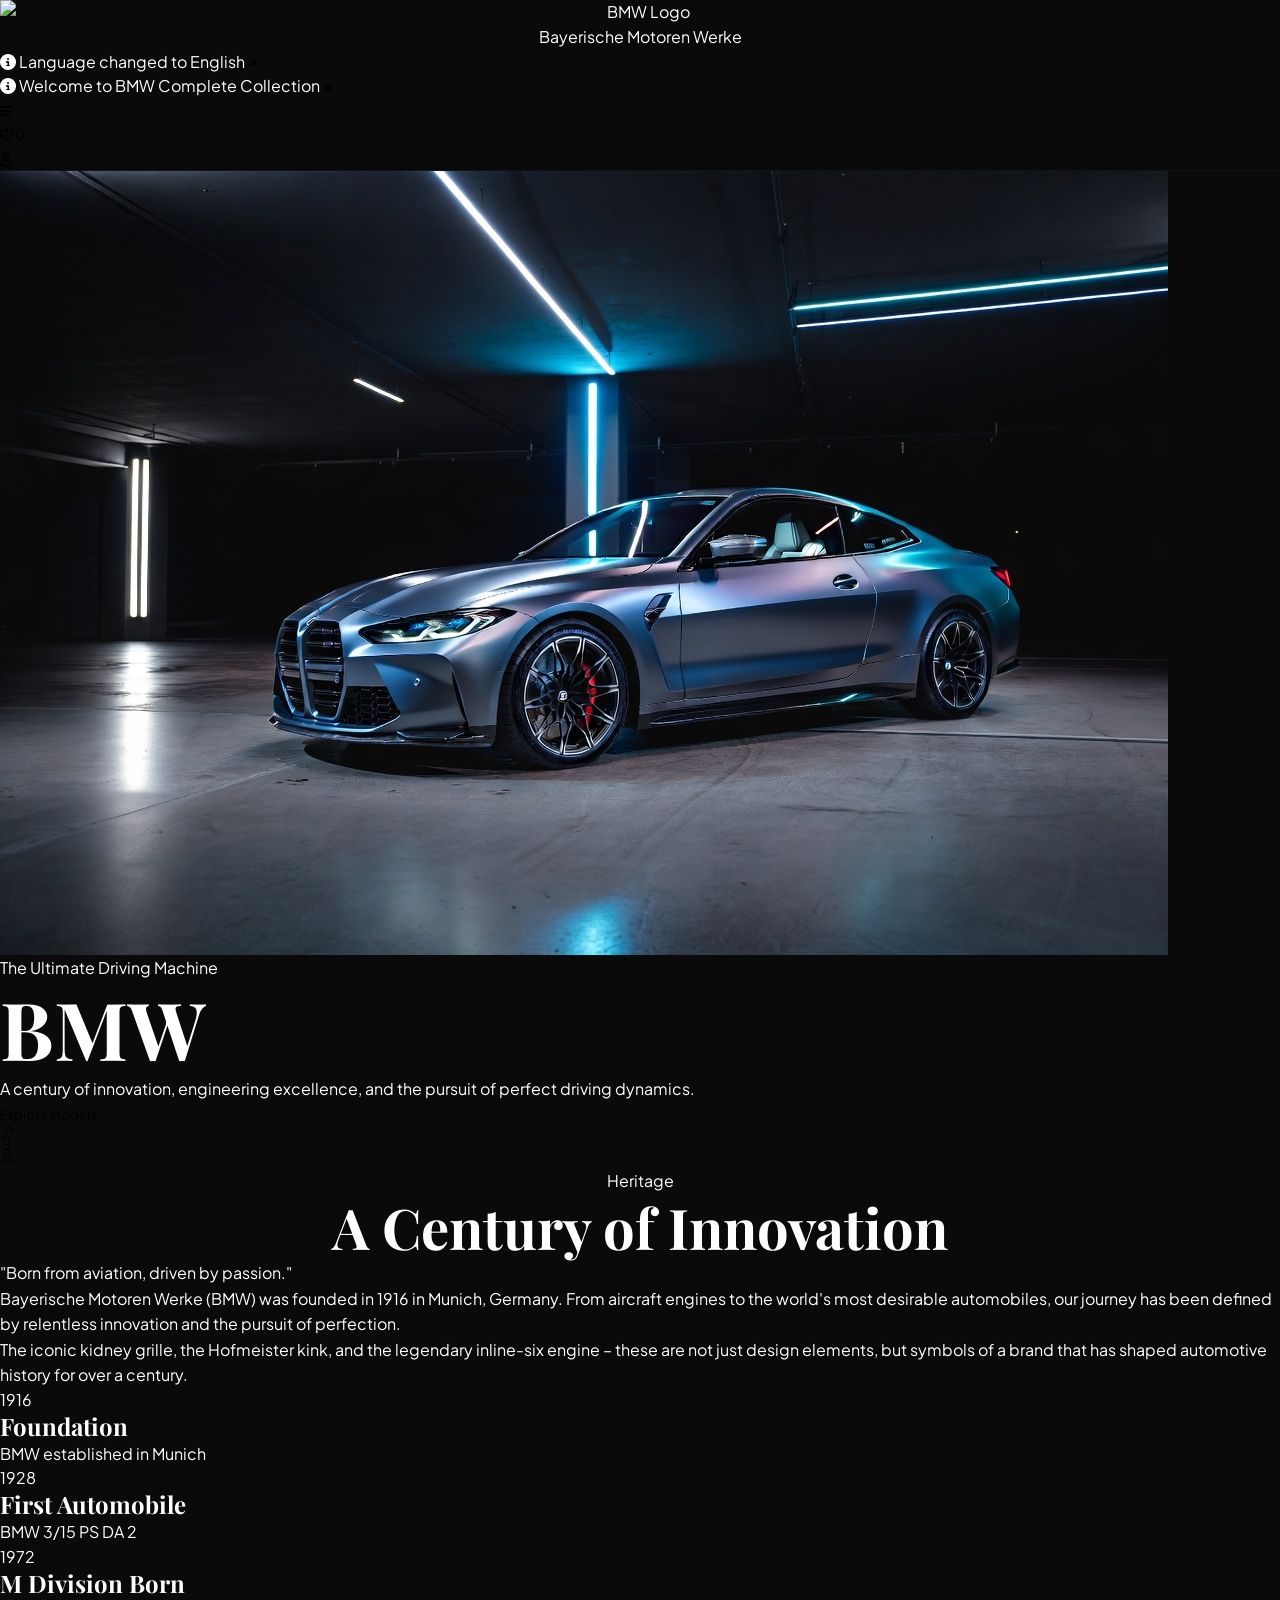
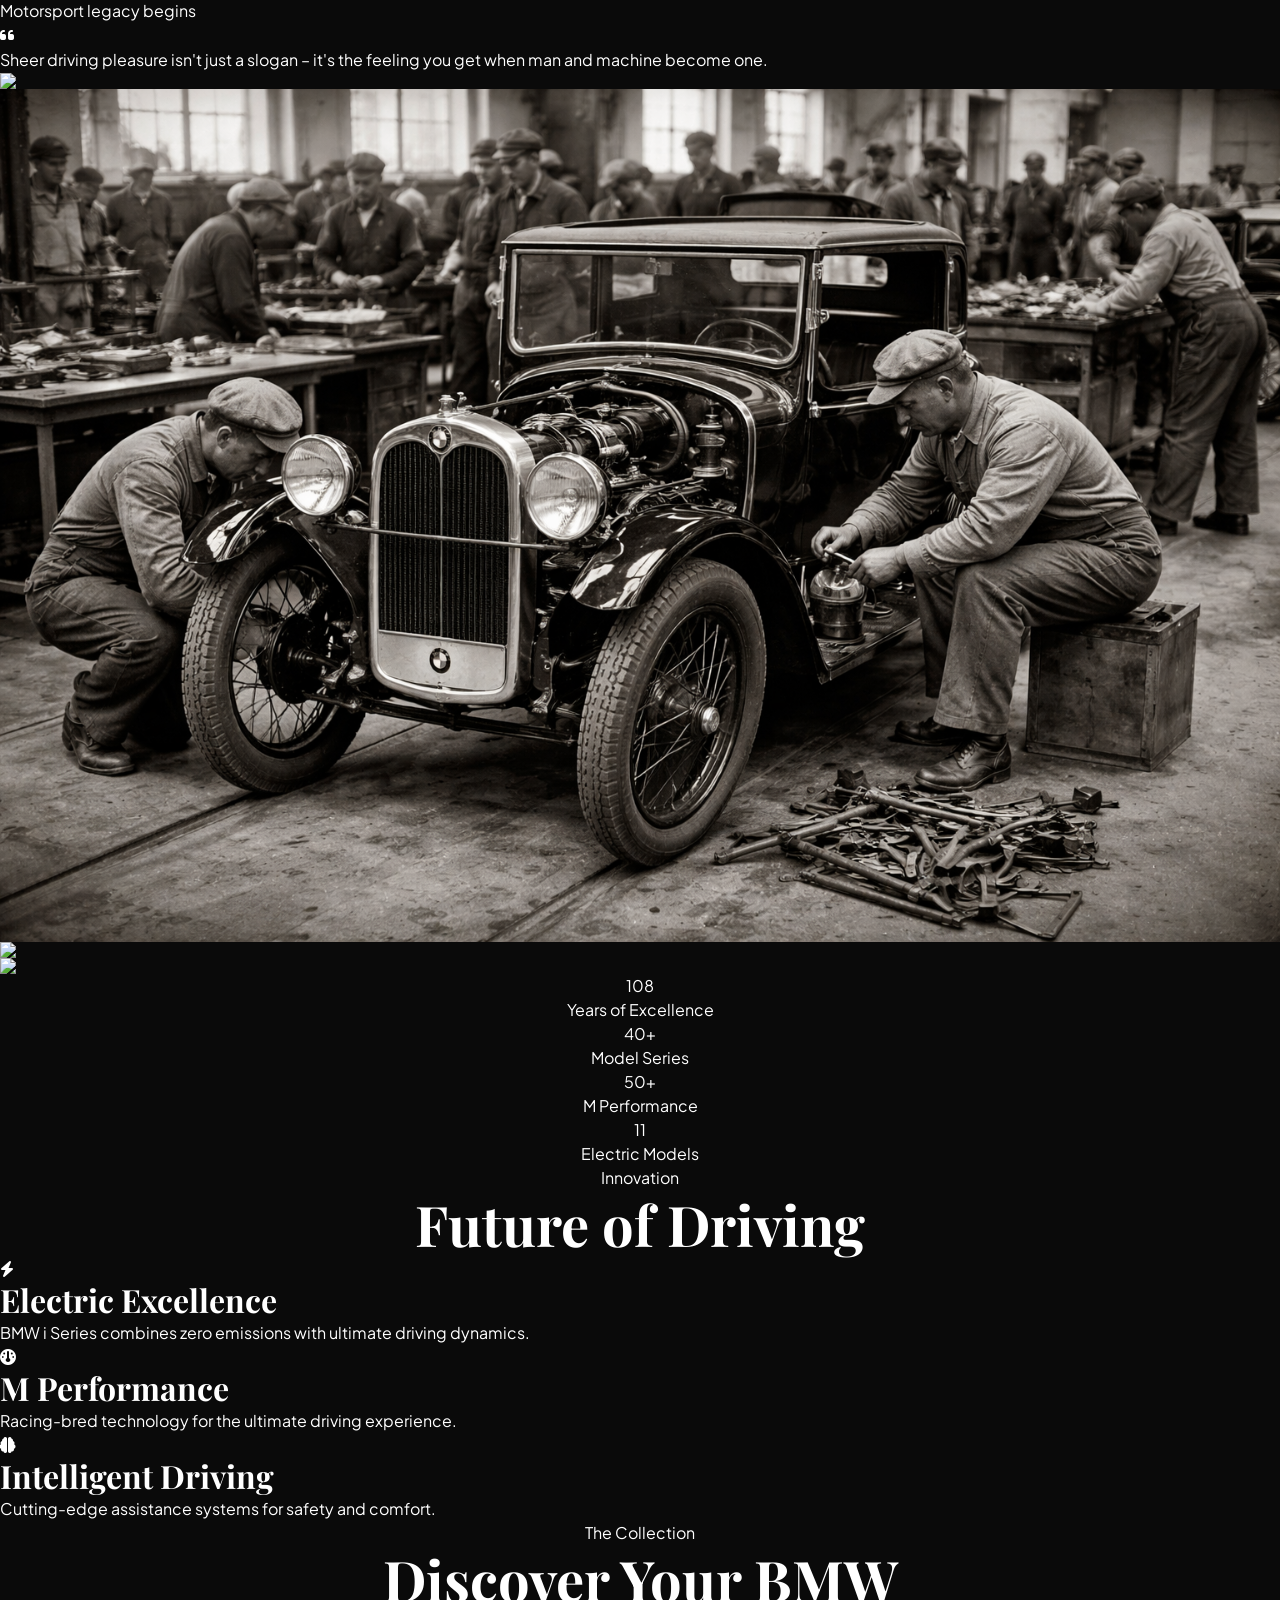
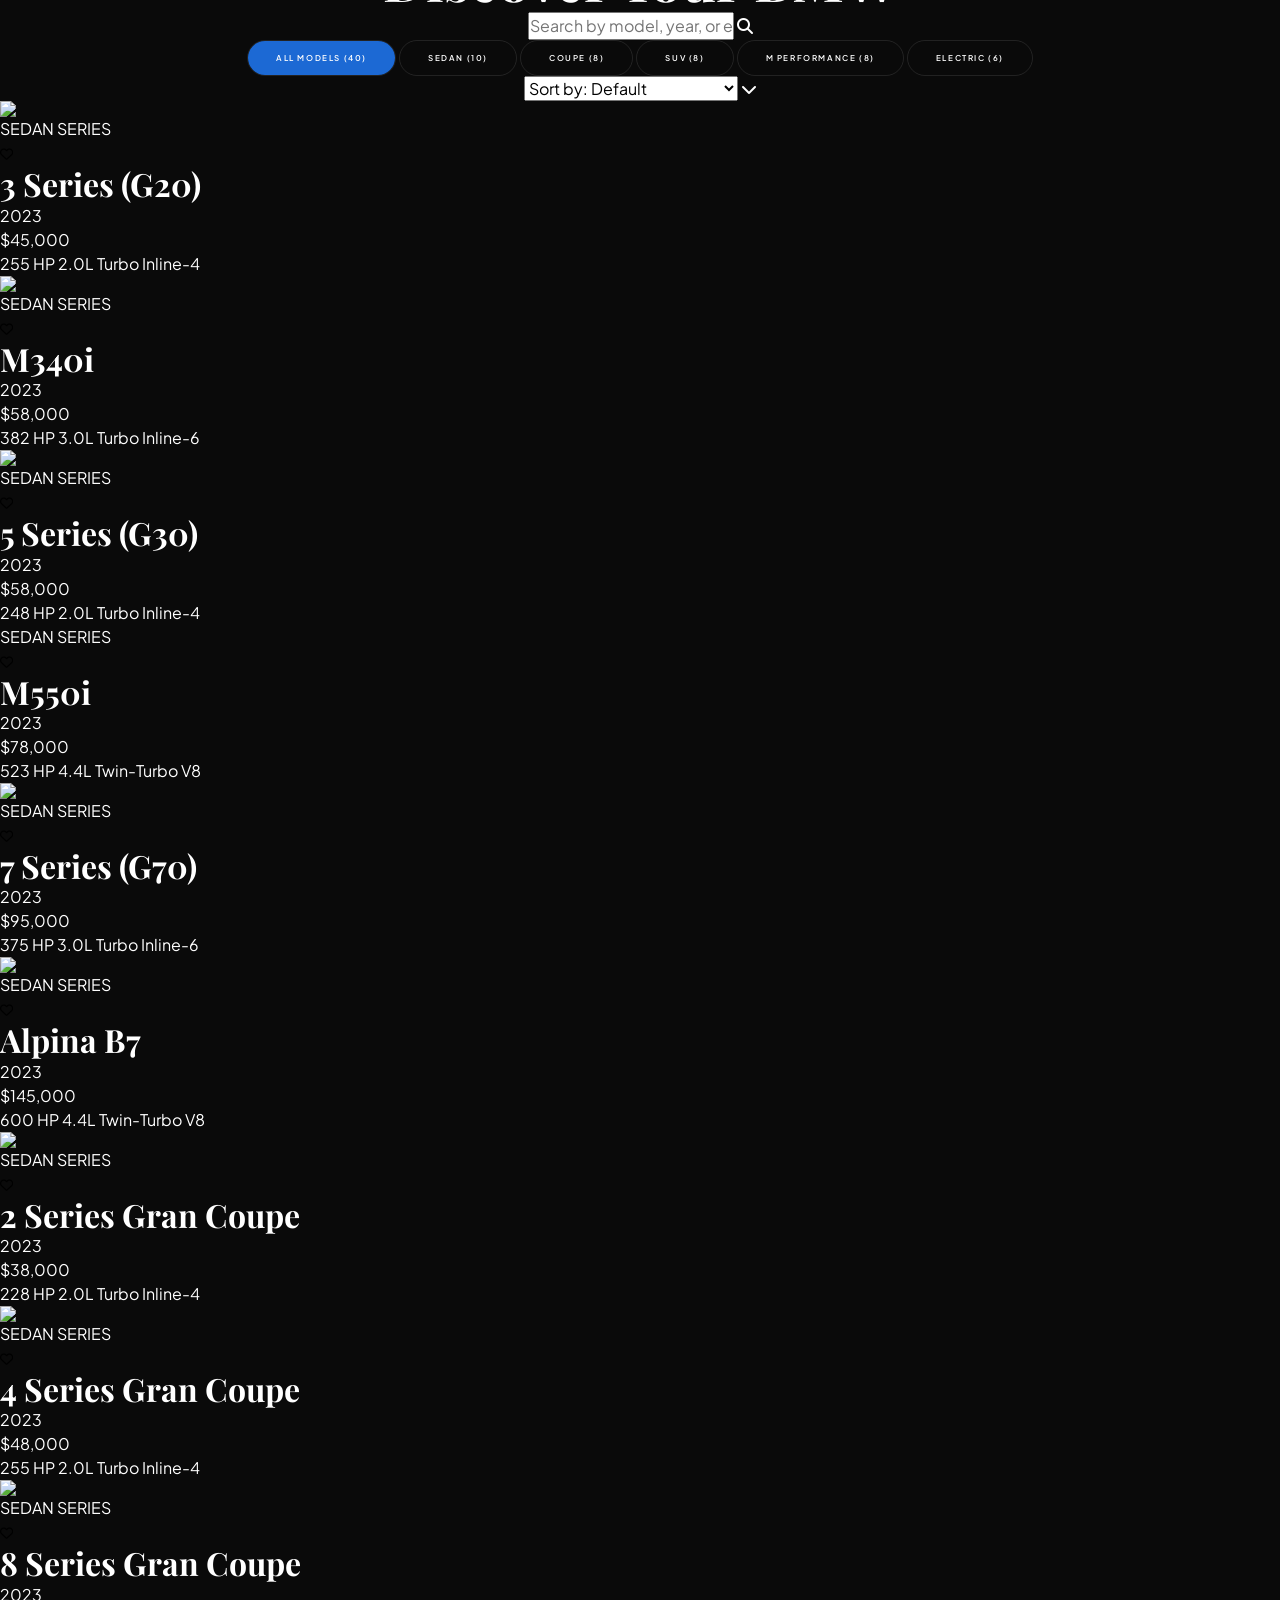
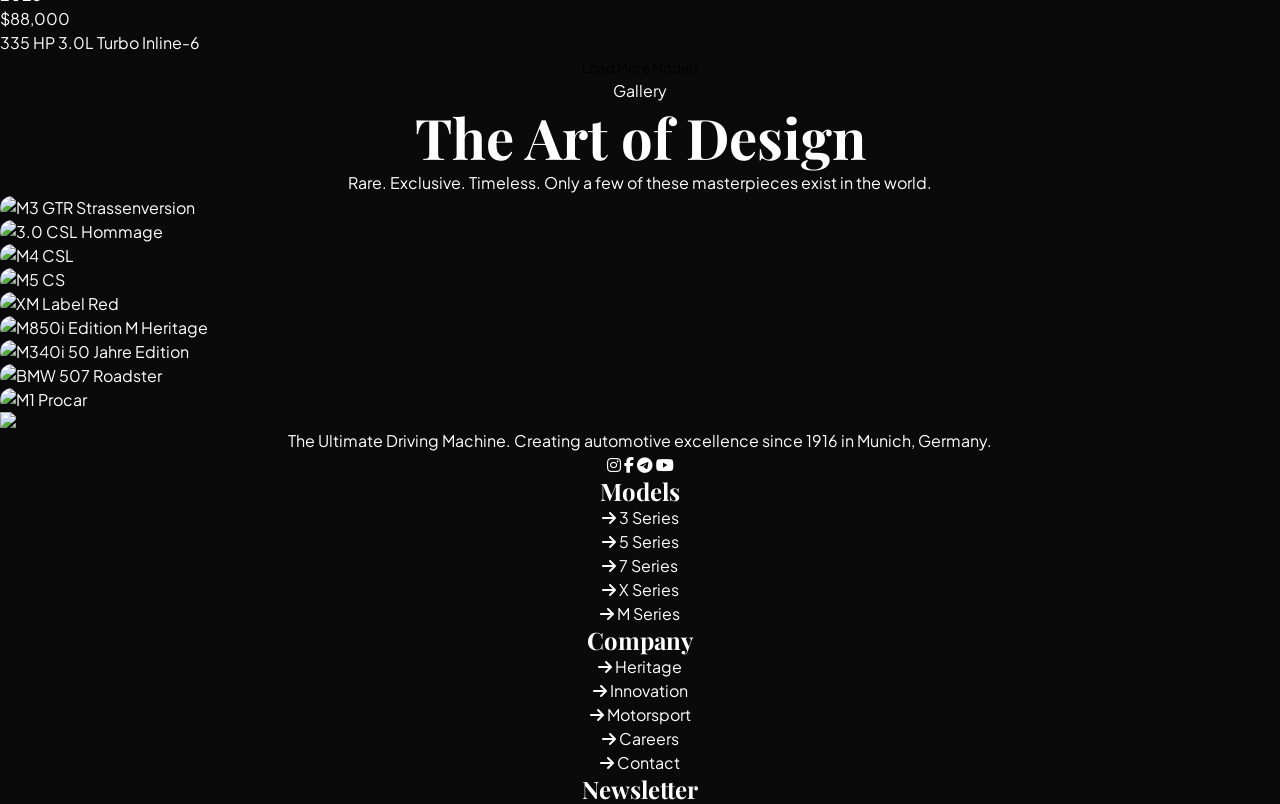
==== commit 7e2b6d4f: "bugs fixed" ====
--- a/Car-Gallery-project1/index.html
+++ b/Car-Gallery-project1/index.html
@@ -7,9 +7,14 @@
     
     
     <!-- Favicon -->
-    <link rel="icon" href="assets/icons/favicon.svg" type="image/svg+xml">
-    <link rel="icon" href="assets/icons/favicon-96x96.png" type="image/png" sizes="96x96">
-    <link rel="apple-touch-icon" href="assets/icons/apple-touch-icon.png">
+    <link rel="apple-touch-icon" sizes="180x180" href="assets/icons/apple-touch-icon.png">
+    <link rel="shortcut icon" href="assets/icons/favicon.ico" type="image/x-icon">
+    <link rel="icon" type="image/x-icon" href="assets/icons/favicon.ico">
+    <link rel="icon" type="image/png" sizes="96x96" href="assets/icons/favicon-96x96.png">
+    <link rel="manifest" href="assets/icons/site.webmanifest">
+    <meta name="theme-color" content="#1c69d4">
+    <meta name="msapplication-TileColor" content="#1c69d4">
+    <meta name="msapplication-TileImage" content="assets/icons/web-app-manifest-192x192.png">
     
     <!-- Tailwind CSS -->
     <script src="https://cdn.tailwindcss.com"></script>
@@ -18,7 +23,7 @@
     <link href="https://fonts.googleapis.com/css2?family=Plus+Jakarta+Sans:wght@200;300;400;500;600;700;800&family=Playfair+Display:ital,wght@0,400;0,500;0,600;0,700;1,400;1,500;1,600;1,700&display=swap" rel="stylesheet">
     
     <!-- Font Awesome -->
-    <link rel="stylesheet" href="https://cdnjs.cloudflare.com/ajax/libs/font-awesome/6.4.0/css/all.min.css">
+    <link rel="stylesheet" href="https://cdnjs.cloudflare.com/ajax/libs/font-awesome/6.4.0/css/all.min.css" crossorigin="anonymous" referrerpolicy="no-referrer" />
     
     <!-- Swiper -->
     <link rel="stylesheet" href="https://cdn.jsdelivr.net/npm/swiper@11/swiper-bundle.min.css" />
@@ -701,22 +706,22 @@
         <div class="text-center md:text-left">
             <h4 class="text-[8px] md:text-[9px] uppercase tracking-[0.2em] text-[#1c69d4] font-bold mb-4 md:mb-6 models-footer" data-en="Models" data-de="Modelle" data-uz="Modellar">Models</h4>
             <ul class="space-y-2 md:space-y-3 text-[8px] md:text-[9px] text-zinc-500">
-                <li><a href="#" class="hover:text-[#1c69d4] transition flex items-center gap-2 justify-center md:justify-start"><i class="fa-regular fa-arrow-right text-[6px]"></i> 3 Series</a></li>
-                <li><a href="#" class="hover:text-[#1c69d4] transition flex items-center gap-2 justify-center md:justify-start"><i class="fa-regular fa-arrow-right text-[6px]"></i> 5 Series</a></li>
-                <li><a href="#" class="hover:text-[#1c69d4] transition flex items-center gap-2 justify-center md:justify-start"><i class="fa-regular fa-arrow-right text-[6px]"></i> 7 Series</a></li>
-                <li><a href="#" class="hover:text-[#1c69d4] transition flex items-center gap-2 justify-center md:justify-start"><i class="fa-regular fa-arrow-right text-[6px]"></i> X Series</a></li>
-                <li><a href="#" class="hover:text-[#1c69d4] transition flex items-center gap-2 justify-center md:justify-start"><i class="fa-regular fa-arrow-right text-[6px]"></i> M Series</a></li>
+                <li><a href="#" class="hover:text-[#1c69d4] transition flex items-center gap-2 justify-center md:justify-start"><i class="fa-solid fa-arrow-right text-[6px]"></i> 3 Series</a></li>
+                <li><a href="#" class="hover:text-[#1c69d4] transition flex items-center gap-2 justify-center md:justify-start"><i class="fa-solid fa-arrow-right text-[6px]"></i> 5 Series</a></li>
+                <li><a href="#" class="hover:text-[#1c69d4] transition flex items-center gap-2 justify-center md:justify-start"><i class="fa-solid fa-arrow-right text-[6px]"></i> 7 Series</a></li>
+                <li><a href="#" class="hover:text-[#1c69d4] transition flex items-center gap-2 justify-center md:justify-start"><i class="fa-solid fa-arrow-right text-[6px]"></i> X Series</a></li>
+                <li><a href="#" class="hover:text-[#1c69d4] transition flex items-center gap-2 justify-center md:justify-start"><i class="fa-solid fa-arrow-right text-[6px]"></i> M Series</a></li>
             </ul>
         </div>
         
         <div class="text-center md:text-left">
             <h4 class="text-[8px] md:text-[9px] uppercase tracking-[0.2em] text-[#1c69d4] font-bold mb-4 md:mb-6 company-footer" data-en="Company" data-de="Unternehmen" data-uz="Kompaniya">Company</h4>
             <ul class="space-y-2 md:space-y-3 text-[8px] md:text-[9px] text-zinc-500">
-                <li><a href="#" class="hover:text-[#1c69d4] transition flex items-center gap-2 justify-center md:justify-start"><i class="fa-regular fa-arrow-right text-[6px]"></i> <span class="footer-heritage" data-en="Heritage" data-de="Geschichte" data-uz="Tarix">Heritage</span></a></li>
-                <li><a href="#" class="hover:text-[#1c69d4] transition flex items-center gap-2 justify-center md:justify-start"><i class="fa-regular fa-arrow-right text-[6px]"></i> <span class="footer-innovation" data-en="Innovation" data-de="Innovation" data-uz="Innovatsiya">Innovation</span></a></li>
-                <li><a href="#" class="hover:text-[#1c69d4] transition flex items-center gap-2 justify-center md:justify-start"><i class="fa-regular fa-arrow-right text-[6px]"></i> <span class="footer-motorsport" data-en="Motorsport" data-de="Motorsport" data-uz="Motorsport">Motorsport</span></a></li>
-                <li><a href="#" class="hover:text-[#1c69d4] transition flex items-center gap-2 justify-center md:justify-start"><i class="fa-regular fa-arrow-right text-[6px]"></i> <span class="footer-careers" data-en="Careers" data-de="Karriere" data-uz="Ish O'rinlari">Careers</span></a></li>
-                <li><a href="#" class="hover:text-[#1c69d4] transition flex items-center gap-2 justify-center md:justify-start"><i class="fa-regular fa-arrow-right text-[6px]"></i> <span class="footer-contact" data-en="Contact" data-de="Kontakt" data-uz="Bog'lanish">Contact</span></a></li>
+                <li><a href="#" class="hover:text-[#1c69d4] transition flex items-center gap-2 justify-center md:justify-start"><i class="fa-solid fa-arrow-right text-[6px]"></i> <span class="footer-heritage" data-en="Heritage" data-de="Geschichte" data-uz="Tarix">Heritage</span></a></li>
+                <li><a href="#" class="hover:text-[#1c69d4] transition flex items-center gap-2 justify-center md:justify-start"><i class="fa-solid fa-arrow-right text-[6px]"></i> <span class="footer-innovation" data-en="Innovation" data-de="Innovation" data-uz="Innovatsiya">Innovation</span></a></li>
+                <li><a href="#" class="hover:text-[#1c69d4] transition flex items-center gap-2 justify-center md:justify-start"><i class="fa-solid fa-arrow-right text-[6px]"></i> <span class="footer-motorsport" data-en="Motorsport" data-de="Motorsport" data-uz="Motorsport">Motorsport</span></a></li>
+                <li><a href="#" class="hover:text-[#1c69d4] transition flex items-center gap-2 justify-center md:justify-start"><i class="fa-solid fa-arrow-right text-[6px]"></i> <span class="footer-careers" data-en="Careers" data-de="Karriere" data-uz="Ish O'rinlari">Careers</span></a></li>
+                <li><a href="#" class="hover:text-[#1c69d4] transition flex items-center gap-2 justify-center md:justify-start"><i class="fa-solid fa-arrow-right text-[6px]"></i> <span class="footer-contact" data-en="Contact" data-de="Kontakt" data-uz="Bog'lanish">Contact</span></a></li>
             </ul>
         </div>
         
